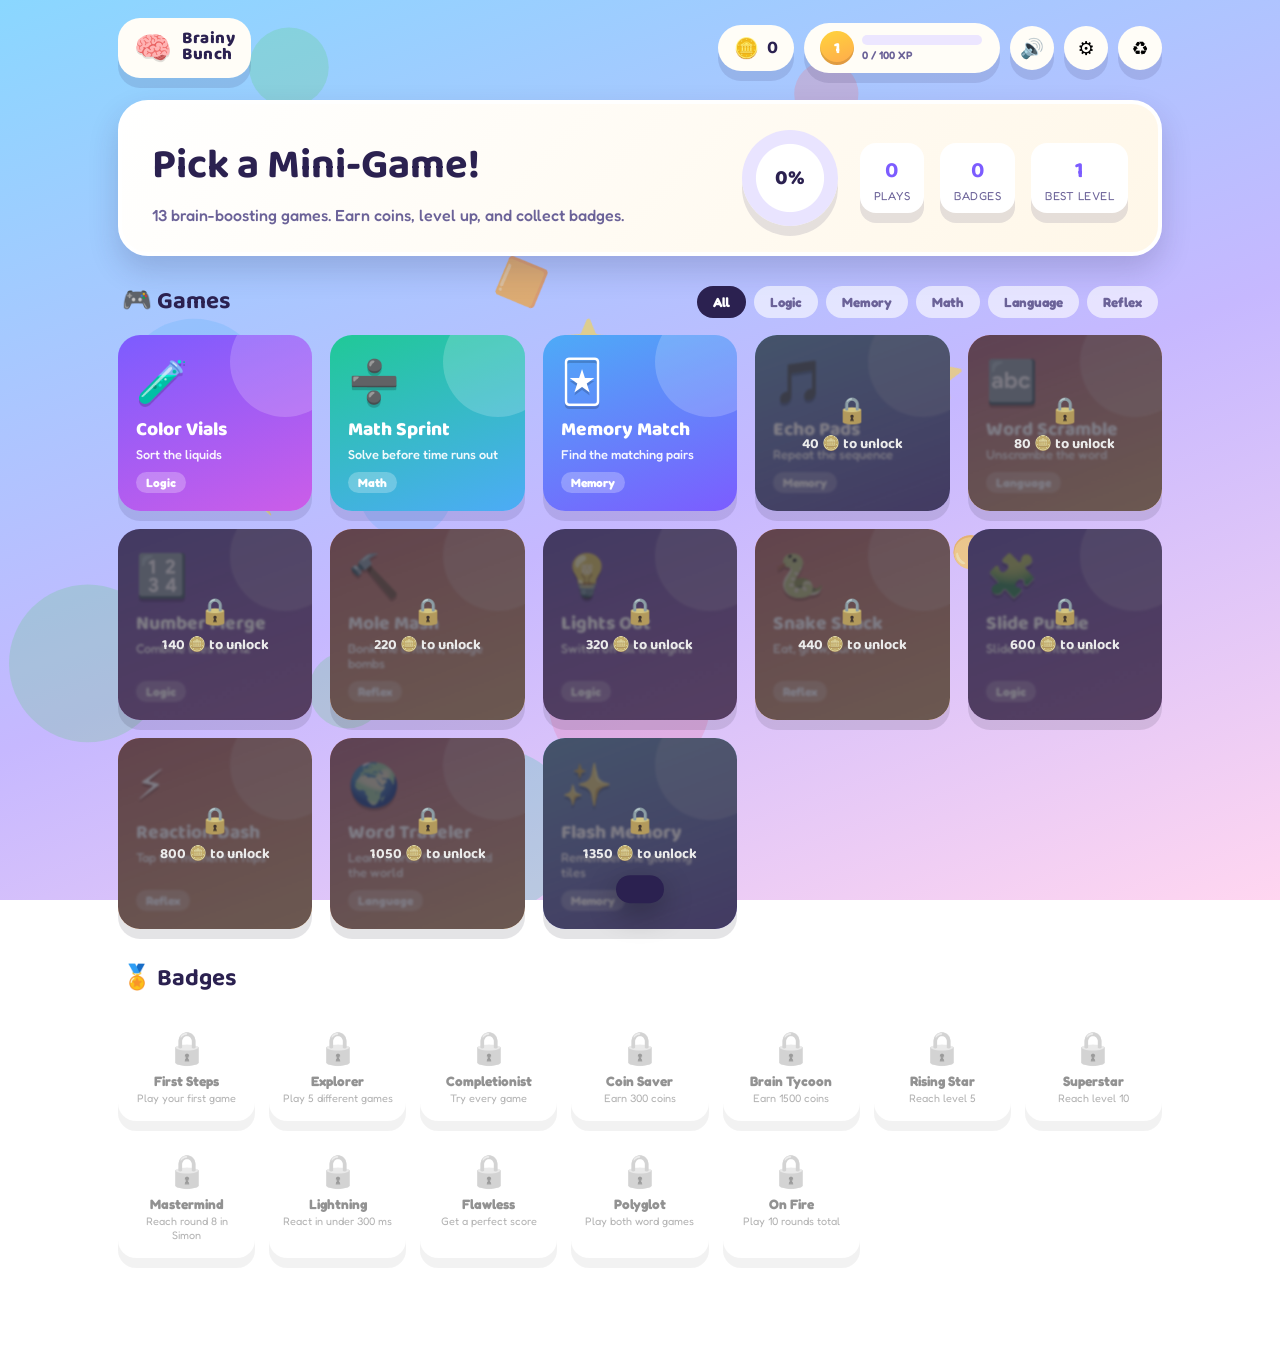
==== index.html @ 5dc76922 "Add Brainy Bunch mini-game arcade: 13 games, progression, VFX, music - 13 cartoony brain-training mi" ====
<!DOCTYPE html>
<html lang="en">
<head>
  <meta charset="UTF-8" />
  <meta name="viewport" content="width=device-width, initial-scale=1.0, maximum-scale=1.0, user-scalable=no" />
  <title>Brainy Bunch — Mini-Game Arcade</title>
  <link rel="preconnect" href="https://fonts.googleapis.com" />
  <link rel="preconnect" href="https://fonts.gstatic.com" crossorigin />
  <link href="https://fonts.googleapis.com/css2?family=Fredoka:wght@400;500;600;700&family=Baloo+2:wght@600;700;800&display=swap" rel="stylesheet" />
  <link rel="stylesheet" href="css/style.css" />
</head>
<body>
  <!-- Decorative animated background -->
  <canvas id="bg-canvas" aria-hidden="true"></canvas>

  <div class="app-shell">
    <!-- Top HUD -->
    <header class="topbar">
      <button class="logo" id="logo-btn" title="Home">
        <span class="logo-mark">🧠</span>
        <span class="logo-text">Brainy<br>Bunch</span>
      </button>

      <div class="hud">
        <div class="hud-chip" id="coins-chip" title="Coins">
          <span class="chip-icon">🪙</span>
          <span class="chip-value" id="coin-count">0</span>
        </div>
        <div class="hud-chip level-chip" id="level-chip" title="Level &amp; XP">
          <span class="chip-icon level-badge" id="level-badge">1</span>
          <div class="xp-wrap">
            <div class="xp-bar"><div class="xp-fill" id="xp-fill"></div></div>
            <span class="xp-text" id="xp-text">0 / 100 XP</span>
          </div>
        </div>
        <button class="icon-btn" id="sound-btn" title="Sound on/off">🔊</button>
        <button class="icon-btn" id="settings-btn" title="Settings">⚙️</button>
        <button class="icon-btn" id="reset-btn" title="Reset progress">♻️</button>
      </div>
    </header>

    <main id="main">
      <!-- HOME SCREEN -->
      <section class="screen" id="home-screen">
        <div class="hero">
          <div class="hero-text">
            <h1>Pick a Mini-Game!</h1>
            <p>13 brain-boosting games. Earn coins, level up, and collect badges.</p>
          </div>
          <div class="hero-progress">
            <div class="ring" id="completion-ring">
              <span id="completion-pct">0%</span>
            </div>
            <div class="hero-stats">
              <div><strong id="games-played-stat">0</strong><span>plays</span></div>
              <div><strong id="badges-stat">0</strong><span>badges</span></div>
              <div><strong id="best-streak-stat">0</strong><span>best level</span></div>
            </div>
          </div>
        </div>

        <div class="section-head">
          <h2>🎮 Games</h2>
          <div class="filter-tabs" id="filter-tabs">
            <button class="tab active" data-cat="all">All</button>
            <button class="tab" data-cat="logic">Logic</button>
            <button class="tab" data-cat="memory">Memory</button>
            <button class="tab" data-cat="math">Math</button>
            <button class="tab" data-cat="language">Language</button>
            <button class="tab" data-cat="reflex">Reflex</button>
          </div>
        </div>

        <div class="game-grid" id="game-grid"></div>

        <div class="section-head"><h2>🏅 Badges</h2></div>
        <div class="badge-grid" id="badge-grid"></div>
      </section>

      <!-- GAME SCREEN -->
      <section class="screen hidden" id="play-screen">
        <div class="play-top">
          <button class="back-btn" id="back-btn">‹ Menu</button>
          <div class="play-title">
            <span class="play-emoji" id="play-emoji">🎯</span>
            <div>
              <h2 id="play-name">Game</h2>
              <p id="play-desc">Description</p>
            </div>
          </div>
          <div class="play-hud" id="play-hud"></div>
        </div>
        <div class="stage" id="stage"></div>
      </section>
    </main>
  </div>

  <!-- Particle / confetti overlay -->
  <canvas id="fx-canvas" aria-hidden="true"></canvas>

  <!-- Toast -->
  <div class="toast" id="toast"></div>

  <!-- Result modal -->
  <div class="modal-backdrop hidden" id="modal-backdrop">
    <div class="modal" id="modal">
      <div class="modal-emoji" id="modal-emoji">🎉</div>
      <h2 id="modal-title">Nice!</h2>
      <p id="modal-msg">You did it.</p>
      <div class="modal-rewards" id="modal-rewards"></div>
      <div class="modal-actions">
        <button class="btn btn-ghost" id="modal-menu">Menu</button>
        <button class="btn btn-primary" id="modal-again">Play again</button>
      </div>
    </div>
  </div>

  <!-- Settings modal -->
  <div class="modal-backdrop hidden" id="settings-backdrop">
    <div class="modal settings-modal">
      <div class="modal-emoji">⚙️</div>
      <h2>Settings</h2>
      <div class="setting-row">
        <label for="music-slider">🎵 Music</label>
        <input type="range" class="vol" id="music-slider" min="0" max="100" value="35" />
        <span class="setting-val" id="music-val">35%</span>
      </div>
      <div class="setting-row">
        <label for="sfx-slider">🔔 Sounds</label>
        <input type="range" class="vol" id="sfx-slider" min="0" max="100" value="100" />
        <span class="setting-val" id="sfx-val">100%</span>
      </div>
      <p class="settings-note">The 🔊 button up top mutes everything at once.</p>
      <div class="modal-actions">
        <button class="btn btn-primary" id="settings-close">Done</button>
      </div>
    </div>
  </div>

  <!-- Scripts -->
  <script src="js/fx.js"></script>
  <script src="js/engine.js"></script>
  <script src="js/games/vials.js"></script>
  <script src="js/games/math.js"></script>
  <script src="js/games/memory.js"></script>
  <script src="js/games/simon.js"></script>
  <script src="js/games/scramble.js"></script>
  <script src="js/games/merge.js"></script>
  <script src="js/games/whack.js"></script>
  <script src="js/games/lightsout.js"></script>
  <script src="js/games/snake.js"></script>
  <script src="js/games/slider.js"></script>
  <script src="js/games/reaction.js"></script>
  <script src="js/games/translate.js"></script>
  <script src="js/games/pattern.js"></script>
  <script src="js/main.js"></script>
</body>
</html>
---- css/style.css ----
/* ===================================================================
   Brainy Bunch — cartoony mini-game arcade
   =================================================================== */

:root {
  --sky-1: #8ad7ff;
  --sky-2: #c6b8ff;
  --sky-3: #ffd6f0;

  --ink: #2b2150;
  --ink-soft: #6b6298;
  --paper: #fffdf7;
  --paper-2: #fff7e8;

  --p-red:    #ff6b6b;
  --p-orange: #ffa94d;
  --p-yellow: #ffd43b;
  --p-green:  #51cf66;
  --p-teal:   #20c997;
  --p-blue:   #4dabf7;
  --p-indigo: #7c5cff;
  --p-pink:   #f06595;
  --p-purple: #cc5de8;

  --good: #2fbf71;
  --bad: #ff5d6c;

  --shadow: 0 10px 0 rgba(43, 33, 80, 0.12);
  --shadow-soft: 0 14px 30px rgba(43, 33, 80, 0.18);
  --radius: 22px;
  --radius-lg: 30px;

  --font-display: 'Baloo 2', 'Fredoka', system-ui, sans-serif;
  --font-body: 'Fredoka', system-ui, 'Segoe UI', sans-serif;
}

* { box-sizing: border-box; }
html, body { height: 100%; }

body {
  margin: 0;
  font-family: var(--font-body);
  color: var(--ink);
  background: linear-gradient(160deg, var(--sky-1) 0%, var(--sky-2) 55%, var(--sky-3) 100%);
  background-attachment: fixed;
  overflow-x: hidden;
  -webkit-tap-highlight-color: transparent;
}

#bg-canvas {
  position: fixed; inset: 0;
  width: 100%; height: 100%;
  z-index: 0;
  pointer-events: none;
}

#fx-canvas {
  position: fixed; inset: 0;
  width: 100%; height: 100%;
  z-index: 90;
  pointer-events: none;
}

button { font-family: inherit; }

.hidden { display: none !important; }

/* ---------- App shell ---------- */
.app-shell {
  position: relative;
  z-index: 1;
  max-width: 1080px;
  margin: 0 auto;
  padding: 18px 18px 60px;
}

/* ---------- Top bar ---------- */
.topbar {
  display: flex;
  align-items: center;
  justify-content: space-between;
  gap: 14px;
  flex-wrap: wrap;
  margin-bottom: 22px;
}

.logo {
  display: flex;
  align-items: center;
  gap: 10px;
  border: none;
  background: var(--paper);
  border-radius: var(--radius);
  padding: 10px 16px 12px;
  cursor: pointer;
  box-shadow: var(--shadow);
  transition: transform .12s ease;
}
.logo:active { transform: translateY(3px); box-shadow: 0 6px 0 rgba(43,33,80,.12); }
.logo-mark { font-size: 1.9rem; filter: drop-shadow(0 2px 0 rgba(0,0,0,.12)); }
.logo-text {
  font-family: var(--font-display);
  font-weight: 800;
  font-size: 1.05rem;
  line-height: .95;
  text-align: left;
  color: var(--ink);
  letter-spacing: .5px;
}

.hud {
  display: flex;
  align-items: center;
  gap: 10px;
  flex-wrap: wrap;
}

.hud-chip {
  display: flex;
  align-items: center;
  gap: 8px;
  background: var(--paper);
  border-radius: 999px;
  padding: 8px 16px;
  box-shadow: var(--shadow);
  font-weight: 700;
}
.chip-icon { font-size: 1.25rem; }
.chip-value { font-family: var(--font-display); font-size: 1.15rem; }

.level-chip { padding-right: 18px; }
.level-badge {
  display: grid; place-items: center;
  width: 34px; height: 34px;
  background: linear-gradient(160deg, var(--p-yellow), var(--p-orange));
  color: #fff;
  border-radius: 50%;
  font-family: var(--font-display);
  font-weight: 800;
  font-size: 1rem;
  box-shadow: inset 0 -3px 0 rgba(0,0,0,.12);
}
.xp-wrap { display: flex; flex-direction: column; gap: 3px; min-width: 120px; }
.xp-bar {
  height: 10px;
  background: #ece6ff;
  border-radius: 999px;
  overflow: hidden;
}
.xp-fill {
  height: 100%; width: 0%;
  background: linear-gradient(90deg, var(--p-indigo), var(--p-pink));
  border-radius: 999px;
  transition: width .5s cubic-bezier(.2,.9,.3,1.2);
}
.xp-text { font-size: .68rem; color: var(--ink-soft); font-weight: 600; }

.icon-btn {
  width: 44px; height: 44px;
  border: none;
  background: var(--paper);
  border-radius: 50%;
  font-size: 1.2rem;
  cursor: pointer;
  box-shadow: var(--shadow);
  transition: transform .12s ease;
}
.icon-btn:active { transform: translateY(3px); box-shadow: 0 5px 0 rgba(43,33,80,.12); }
.icon-btn.muted { opacity: .55; }

/* ---------- Hero ---------- */
.hero {
  display: flex;
  align-items: center;
  justify-content: space-between;
  gap: 20px;
  flex-wrap: wrap;
  background: linear-gradient(135deg, #ffffff 0%, var(--paper-2) 100%);
  border-radius: var(--radius-lg);
  padding: 26px 30px;
  box-shadow: var(--shadow-soft);
  margin-bottom: 26px;
  border: 4px solid #fff;
}
.hero-text h1 {
  font-family: var(--font-display);
  font-size: clamp(1.7rem, 4vw, 2.6rem);
  margin: 0 0 6px;
  color: var(--ink);
}
.hero-text p { margin: 0; color: var(--ink-soft); font-weight: 500; }

.hero-progress { display: flex; align-items: center; gap: 22px; }
.ring {
  --pct: 0;
  width: 96px; height: 96px;
  border-radius: 50%;
  display: grid; place-items: center;
  background:
    radial-gradient(closest-side, #fff 70%, transparent 72% 100%),
    conic-gradient(var(--p-green) calc(var(--pct) * 1%), #e9e4ff 0);
  font-family: var(--font-display);
  font-weight: 800;
  font-size: 1.3rem;
  color: var(--ink);
  box-shadow: var(--shadow);
}
.hero-stats { display: flex; gap: 16px; }
.hero-stats > div {
  display: flex; flex-direction: column; align-items: center;
  background: #fff; border-radius: 16px; padding: 10px 14px;
  box-shadow: var(--shadow); min-width: 64px;
}
.hero-stats strong { font-family: var(--font-display); font-size: 1.4rem; color: var(--p-indigo); }
.hero-stats span { font-size: .72rem; color: var(--ink-soft); text-transform: uppercase; letter-spacing: .5px; }

/* ---------- Sections ---------- */
.section-head {
  display: flex; align-items: center; justify-content: space-between;
  flex-wrap: wrap; gap: 12px;
  margin: 8px 4px 14px;
}
.section-head h2 { font-family: var(--font-display); margin: 0; font-size: 1.5rem; }

.filter-tabs { display: flex; gap: 8px; flex-wrap: wrap; }
.tab {
  border: none;
  background: rgba(255,255,255,.6);
  color: var(--ink-soft);
  font-weight: 700;
  padding: 8px 16px;
  border-radius: 999px;
  cursor: pointer;
  transition: all .15s ease;
}
.tab:hover { background: #fff; }
.tab.active { background: var(--ink); color: #fff; }

/* ---------- Game grid ---------- */
.game-grid {
  display: grid;
  grid-template-columns: repeat(auto-fill, minmax(190px, 1fr));
  gap: 18px;
  margin-bottom: 30px;
}

.game-card {
  position: relative;
  border: none;
  text-align: left;
  border-radius: var(--radius);
  padding: 20px 18px 18px;
  cursor: pointer;
  color: #fff;
  overflow: hidden;
  box-shadow: var(--shadow);
  transition: transform .15s cubic-bezier(.2,.8,.3,1.4), box-shadow .15s ease;
  min-height: 150px;
  display: flex;
  flex-direction: column;
  justify-content: space-between;
}
.game-card::after {
  content: "";
  position: absolute; right: -28px; top: -28px;
  width: 110px; height: 110px;
  background: rgba(255,255,255,.18);
  border-radius: 50%;
}
.game-card:hover { transform: translateY(-6px) rotate(-1deg); box-shadow: 0 18px 0 rgba(43,33,80,.12); }
.game-card:active { transform: translateY(0); }

.gc-emoji { font-size: 2.6rem; filter: drop-shadow(0 3px 0 rgba(0,0,0,.18)); position: relative; z-index: 1; }
.gc-name { font-family: var(--font-display); font-weight: 800; font-size: 1.2rem; margin: 8px 0 2px; position: relative; z-index: 1; }
.gc-tag { font-size: .8rem; opacity: .92; font-weight: 500; position: relative; z-index: 1; }
.gc-meta {
  display: flex; align-items: center; gap: 6px;
  margin-top: 10px; position: relative; z-index: 1;
  font-size: .75rem; font-weight: 700;
}
.gc-cat {
  background: rgba(255,255,255,.25);
  padding: 3px 10px; border-radius: 999px;
}
.gc-best { margin-left: auto; background: rgba(0,0,0,.18); padding: 3px 10px; border-radius: 999px; }

.game-card.locked { cursor: not-allowed; filter: grayscale(.55) brightness(.92); }
.lock-overlay {
  position: absolute; inset: 0;
  background: rgba(40,30,70,.55);
  display: grid; place-items: center;
  z-index: 2;
  backdrop-filter: blur(1px);
}
.lock-overlay span { font-family: var(--font-display); font-weight: 700; font-size: .9rem; text-align: center; }
.lock-overlay .lock-icon { font-size: 1.6rem; display: block; }

/* ---------- Badge grid ---------- */
.badge-grid {
  display: grid;
  grid-template-columns: repeat(auto-fill, minmax(130px, 1fr));
  gap: 14px;
  margin-bottom: 30px;
}
.badge {
  background: #fff;
  border-radius: 18px;
  padding: 16px 12px;
  text-align: center;
  box-shadow: var(--shadow);
  transition: transform .15s ease;
}
.badge.locked { opacity: .5; filter: grayscale(1); }
.badge.earned { animation: pop .4s ease; }
.badge-icon { font-size: 2rem; }
.badge-name { font-weight: 700; font-size: .85rem; margin-top: 6px; }
.badge-desc { font-size: .68rem; color: var(--ink-soft); margin-top: 2px; }

/* ---------- Play screen ---------- */
.play-top {
  display: flex; align-items: center; gap: 16px; flex-wrap: wrap;
  background: #fff;
  border-radius: var(--radius);
  padding: 14px 18px;
  box-shadow: var(--shadow);
  margin-bottom: 18px;
}
.back-btn {
  border: none;
  background: var(--ink);
  color: #fff;
  font-weight: 700;
  font-size: 1rem;
  padding: 10px 18px;
  border-radius: 14px;
  cursor: pointer;
  box-shadow: 0 5px 0 rgba(43,33,80,.35);
  transition: transform .1s ease;
}
.back-btn:active { transform: translateY(4px); box-shadow: none; }
.play-title { display: flex; align-items: center; gap: 12px; flex: 1; min-width: 200px; }
.play-emoji { font-size: 2.2rem; }
.play-title h2 { font-family: var(--font-display); margin: 0; font-size: 1.4rem; }
.play-title p { margin: 0; color: var(--ink-soft); font-size: .85rem; }

.play-hud { display: flex; gap: 10px; flex-wrap: wrap; }
.stat-pill {
  background: var(--paper-2);
  border-radius: 14px;
  padding: 8px 14px;
  text-align: center;
  min-width: 70px;
  box-shadow: inset 0 -3px 0 rgba(43,33,80,.06);
}
.stat-pill .sp-label { font-size: .66rem; text-transform: uppercase; letter-spacing: .5px; color: var(--ink-soft); font-weight: 700; }
.stat-pill .sp-value { font-family: var(--font-display); font-size: 1.25rem; font-weight: 800; }
.stat-pill.flash { animation: flashPill .4s ease; }

.stage {
  background: linear-gradient(160deg, #ffffff, var(--paper-2));
  border-radius: var(--radius-lg);
  padding: 24px;
  min-height: 440px;
  box-shadow: var(--shadow-soft);
  border: 4px solid #fff;
  display: flex;
  flex-direction: column;
  align-items: center;
  justify-content: center;
  position: relative;
  overflow: hidden;
}
.stage.shake { animation: shake .4s ease; }

/* ---------- Generic UI bits used by games ---------- */
.btn {
  border: none;
  border-radius: 16px;
  padding: 12px 22px;
  font-family: var(--font-display);
  font-weight: 700;
  font-size: 1rem;
  cursor: pointer;
  transition: transform .1s ease, filter .1s ease;
}
.btn:active { transform: translateY(3px); }
.btn-primary {
  background: linear-gradient(160deg, var(--p-indigo), var(--p-purple));
  color: #fff;
  box-shadow: 0 6px 0 #5a3fd1;
}
.btn-primary:active { box-shadow: 0 3px 0 #5a3fd1; }
.btn-ghost {
  background: #efe9ff;
  color: var(--ink);
  box-shadow: 0 6px 0 #d8cffb;
}
.btn-ghost:active { box-shadow: 0 3px 0 #d8cffb; }
.btn-good { background: linear-gradient(160deg, var(--p-green), var(--p-teal)); color:#fff; box-shadow: 0 6px 0 #2faa57; }

.game-msg {
  font-family: var(--font-display);
  font-size: 1.3rem;
  text-align: center;
  color: var(--ink);
}
.game-sub { color: var(--ink-soft); text-align: center; margin-top: 4px; }

.choice-grid { display: grid; grid-template-columns: repeat(2, 1fr); gap: 14px; width: 100%; max-width: 460px; }
.choice {
  border: none;
  background: #fff;
  border-radius: 18px;
  padding: 18px;
  font-family: var(--font-display);
  font-size: 1.5rem;
  font-weight: 800;
  color: var(--ink);
  cursor: pointer;
  box-shadow: 0 6px 0 rgba(43,33,80,.12);
  transition: transform .08s ease;
}
.choice:hover { transform: translateY(-3px); }
.choice:active { transform: translateY(2px); box-shadow: 0 2px 0 rgba(43,33,80,.12); }
.choice.correct { background: var(--good); color: #fff; box-shadow: 0 6px 0 #259458; animation: pop .35s ease; }
.choice.wrong { background: var(--bad); color: #fff; box-shadow: 0 6px 0 #cc4654; animation: shake .35s ease; }

.countdown-big {
  font-family: var(--font-display);
  font-size: 6rem;
  font-weight: 800;
  color: var(--p-indigo);
  animation: pop .4s ease;
}

/* ---------- Toast ---------- */
.toast {
  position: fixed;
  left: 50%; bottom: 36px;
  transform: translate(-50%, 140%);
  background: var(--ink);
  color: #fff;
  padding: 14px 24px;
  border-radius: 999px;
  font-weight: 700;
  z-index: 120;
  box-shadow: 0 10px 30px rgba(0,0,0,.3);
  transition: transform .35s cubic-bezier(.2,.9,.3,1.4);
  max-width: 90vw;
  text-align: center;
}
.toast.show { transform: translate(-50%, 0); }

/* ---------- Modal ---------- */
.modal-backdrop {
  position: fixed; inset: 0;
  background: rgba(40,30,70,.5);
  backdrop-filter: blur(3px);
  display: grid; place-items: center;
  z-index: 110;
  animation: fade .25s ease;
}
.modal {
  background: linear-gradient(160deg, #fff, var(--paper-2));
  border-radius: var(--radius-lg);
  padding: 34px 32px 28px;
  width: min(420px, 90vw);
  text-align: center;
  box-shadow: var(--shadow-soft);
  border: 5px solid #fff;
  animation: popIn .45s cubic-bezier(.2,.9,.3,1.5);
}
.modal-emoji { font-size: 4rem; animation: bounce 1s ease infinite; }
.modal h2 { font-family: var(--font-display); font-size: 2rem; margin: 6px 0 4px; }
.modal p { color: var(--ink-soft); margin: 0 0 16px; font-weight: 500; }
.modal-rewards { display: flex; justify-content: center; gap: 12px; flex-wrap: wrap; margin-bottom: 20px; }
.reward-pill {
  background: #fff; border-radius: 14px; padding: 10px 16px;
  font-weight: 800; font-family: var(--font-display);
  box-shadow: var(--shadow); display: flex; align-items: center; gap: 6px;
}
.reward-pill.coins { color: var(--p-orange); }
.reward-pill.xp { color: var(--p-indigo); }
.modal-actions { display: flex; gap: 12px; justify-content: center; }

/* ---------- Settings ---------- */
.setting-row { display: flex; align-items: center; gap: 12px; margin: 18px 0; }
.setting-row label { font-weight: 700; min-width: 92px; text-align: left; }
.setting-val {
  min-width: 52px; text-align: right;
  font-family: var(--font-display); font-weight: 800; color: var(--p-indigo);
}
input[type="range"].vol {
  flex: 1;
  -webkit-appearance: none; appearance: none;
  height: 12px; border-radius: 999px;
  background: linear-gradient(90deg, var(--p-indigo) 50%, #e9e4ff 50%);
  outline: none; cursor: pointer;
}
input[type="range"].vol::-webkit-slider-thumb {
  -webkit-appearance: none; appearance: none;
  width: 26px; height: 26px; border-radius: 50%;
  background: #fff; border: 4px solid var(--p-indigo);
  box-shadow: 0 3px 0 rgba(43,33,80,.25);
}
input[type="range"].vol::-moz-range-thumb {
  width: 20px; height: 20px; border-radius: 50%;
  background: #fff; border: 4px solid var(--p-indigo);
  box-shadow: 0 3px 0 rgba(43,33,80,.25);
}
.settings-note { font-size: .8rem; color: var(--ink-soft); margin: 10px 0 16px; }

/* ---------- Animations ---------- */
@keyframes pop { 0%{transform:scale(.7)} 60%{transform:scale(1.15)} 100%{transform:scale(1)} }
@keyframes popIn { 0%{transform:scale(.5);opacity:0} 100%{transform:scale(1);opacity:1} }
@keyframes bounce { 0%,100%{transform:translateY(0)} 50%{transform:translateY(-10px)} }
@keyframes fade { from{opacity:0} to{opacity:1} }
@keyframes shake { 0%,100%{transform:translateX(0)} 20%{transform:translateX(-10px)} 40%{transform:translateX(9px)} 60%{transform:translateX(-7px)} 80%{transform:translateX(5px)} }
@keyframes flashPill { 0%{background:var(--p-yellow)} 100%{background:var(--paper-2)} }
@keyframes floatUp { from{transform:translateY(0);opacity:1} to{transform:translateY(-60px);opacity:0} }

.float-pts {
  position: fixed;
  font-family: var(--font-display);
  font-weight: 800;
  font-size: 1.4rem;
  color: var(--p-orange);
  text-shadow: 0 2px 0 #fff;
  pointer-events: none;
  z-index: 95;
  animation: floatUp .9s ease forwards;
}

/* tap ripple */
.fx-ripple {
  position: fixed;
  width: 14px; height: 14px;
  margin: -7px 0 0 -7px;
  border: 3px solid rgba(124, 92, 255, 0.7);
  border-radius: 50%;
  pointer-events: none;
  z-index: 94;
  animation: rippleOut .6s ease-out forwards;
}
@keyframes rippleOut {
  from { transform: scale(0.3); opacity: .9; }
  to   { transform: scale(7); opacity: 0; }
}

/* full-screen flash */
.fx-flash {
  position: fixed; inset: 0;
  pointer-events: none;
  z-index: 100;
  opacity: 1;
  transition: opacity .4s ease;
}

/* celebratory glow pulse (added to .stage on win) */
.stage.celebrate { animation: celebrateGlow 1.1s ease; }
@keyframes celebrateGlow {
  0%   { box-shadow: var(--shadow-soft); }
  35%  { box-shadow: 0 0 0 6px rgba(255,212,59,.45), 0 0 60px 10px rgba(124,92,255,.45); }
  100% { box-shadow: var(--shadow-soft); }
}

/* ---------- Responsive ---------- */
@media (max-width: 640px) {
  .hero { flex-direction: column; align-items: flex-start; }
  .hero-progress { width: 100%; justify-content: space-between; }
  .play-hud { width: 100%; justify-content: flex-start; }
  .choice-grid { max-width: 100%; }
  .topbar { gap: 8px; }
  .xp-wrap { min-width: 90px; }
}

/* ===================================================================
   Game-specific styles
   =================================================================== */
.center-col { display: flex; flex-direction: column; align-items: center; gap: 18px; width: 100%; }
.row { display: flex; gap: 12px; flex-wrap: wrap; justify-content: center; }
.shake-x { animation: shake .4s ease; }
.flash { animation: pop .3s ease; }

/* ---- Math / Translate big prompt ---- */
.math-question, .travel-word {
  font-family: var(--font-display);
  font-weight: 800;
  color: var(--ink);
  background: #fff;
  border-radius: 20px;
  box-shadow: var(--shadow);
  text-align: center;
}
.math-question { font-size: clamp(2rem, 7vw, 3rem); padding: 16px 40px; }
.travel-word { font-size: clamp(2rem, 8vw, 3rem); padding: 16px 36px; letter-spacing: 1px; }

/* ---- Color Vials ---- */
.vial-board { display: flex; gap: 16px; flex-wrap: wrap; justify-content: center; padding: 10px 0; }
.vial {
  width: 56px; padding: 6px;
  display: flex; flex-direction: column; gap: 4px;
  background: rgba(255,255,255,.55);
  border: 3px solid #fff;
  border-radius: 8px 8px 22px 22px;
  box-shadow: var(--shadow);
  cursor: pointer;
  transition: transform .14s cubic-bezier(.2,.8,.3,1.4);
}
.vial.sel { transform: translateY(-14px); box-shadow: 0 0 0 4px var(--p-indigo), var(--shadow); }
.vial-seg { height: 38px; border-radius: 5px; background: transparent; transition: background .25s; }
.vial-seg:last-child { border-radius: 5px 5px 16px 16px; }

/* ---- Memory Match ---- */
.mem-grid { display: grid; grid-template-columns: repeat(4, 1fr); gap: 12px; }
.mem-card { width: 76px; height: 76px; background: transparent; border: none; padding: 0; perspective: 600px; cursor: pointer; }
.mem-inner { position: relative; width: 100%; height: 100%; transition: transform .4s; transform-style: preserve-3d; }
.mem-card.flipped .mem-inner, .mem-card.matched .mem-inner { transform: rotateY(180deg); }
.mem-front, .mem-back {
  position: absolute; inset: 0; backface-visibility: hidden;
  border-radius: 16px; display: grid; place-items: center;
  font-size: 2.2rem; box-shadow: var(--shadow);
}
.mem-front { background: linear-gradient(160deg, #7c5cff, #cc5de8); color: #fff; }
.mem-back { background: #fff; transform: rotateY(180deg); }
.mem-card.matched .mem-back { background: #d3f9d8; box-shadow: 0 0 18px rgba(81,207,102,.6); }

/* ---- Echo Pads (Simon) ---- */
.simon-board { display: grid; grid-template-columns: repeat(2, 1fr); gap: 14px; width: 300px; max-width: 80vw; }
.simon-pad {
  aspect-ratio: 1; border: none; border-radius: 22px; cursor: pointer;
  opacity: .5; box-shadow: var(--shadow); transition: opacity .1s, transform .1s, box-shadow .1s;
}
.simon-pad:not(:disabled):hover { opacity: .75; }
.simon-pad.lit { opacity: 1; transform: scale(1.05); box-shadow: 0 0 34px rgba(255,255,255,.95), var(--shadow); }

/* ---- Word Scramble ---- */
.scramble-hint {
  font-size: 1.15rem; font-weight: 700; color: var(--ink);
  background: #fff; padding: 12px 18px; border-radius: 14px;
  box-shadow: var(--shadow); text-align: center; max-width: 460px;
}
.scramble-answer { display: flex; gap: 8px; flex-wrap: wrap; justify-content: center; min-height: 54px; }
.slot-cell {
  width: 44px; height: 54px; border-radius: 10px;
  border: 3px dashed #cbb9ff; background: #faf7ff;
  display: grid; place-items: center;
  font-family: var(--font-display); font-size: 1.6rem; font-weight: 800; color: var(--ink);
}
.slot-cell.filled { border-style: solid; border-color: var(--p-indigo); background: #fff; cursor: pointer; }
.slot-cell.correct-cell { background: var(--good); color: #fff; border-color: var(--good); }
.scramble-pool { display: flex; gap: 8px; flex-wrap: wrap; justify-content: center; max-width: 440px; }
.letter-tile {
  width: 44px; height: 54px; border: none; border-radius: 10px;
  background: linear-gradient(160deg, #ffd43b, #ffa94d); color: #5a3a10;
  font-family: var(--font-display); font-size: 1.5rem; font-weight: 800;
  cursor: pointer; box-shadow: 0 5px 0 #e69138; transition: transform .1s;
}
.letter-tile:active { transform: translateY(3px); box-shadow: 0 2px 0 #e69138; }
.letter-tile.used { opacity: .25; box-shadow: none; }

/* ---- Number Merge / Slide shared board ---- */
.merge-board, .slide-board {
  display: grid; grid-template-columns: repeat(4, 64px); grid-auto-rows: 64px;
  gap: 8px; background: #cdbce0; padding: 8px; border-radius: 16px; box-shadow: var(--shadow);
}
.merge-cell {
  border-radius: 11px; display: grid; place-items: center;
  font-family: var(--font-display); font-weight: 800; background: #e7dcf2;
}
.merge-cell.empty { background: #ddd0ee; }
.pop-tile { animation: pop .18s ease; }

.arrow-pad { display: flex; flex-direction: column; align-items: center; gap: 6px; }
.arrow-pad button {
  width: 54px; height: 46px; border: none; border-radius: 12px;
  background: var(--ink); color: #fff; font-size: 1.05rem; cursor: pointer;
  box-shadow: 0 4px 0 rgba(43,33,80,.4);
}
.arrow-pad button:active { transform: translateY(3px); box-shadow: none; }
.arrow-mid { display: flex; gap: 6px; }

.slide-tile {
  border: none; border-radius: 12px;
  font-family: var(--font-display); font-size: 1.5rem; font-weight: 800; color: #fff;
  cursor: pointer; box-shadow: inset 0 -4px 0 rgba(0,0,0,.18); transition: transform .08s;
}
.slide-tile:active { transform: scale(.95); }
.slide-tile.blank { background: transparent; box-shadow: none; cursor: default; }

/* ---- Whack-a-Mole ---- */
.whack-grid { display: grid; grid-template-columns: repeat(3, 1fr); gap: 16px; }
.hole {
  position: relative; width: 96px; height: 100px; max-width: 24vw;
  border: none; background: transparent; cursor: pointer; overflow: hidden; padding: 0;
}
.hole .mound {
  position: absolute; left: 50%; bottom: 0; transform: translateX(-50%);
  width: 100%; height: 44px;
  background: radial-gradient(ellipse at top, #c98a52, #8a5a30);
  border-radius: 50% 50% 30% 30% / 80% 80% 20% 20%;
  box-shadow: inset 0 -6px 0 rgba(0,0,0,.18); z-index: 2;
}
.hole .critter {
  position: absolute; left: 50%; bottom: 18px; transform: translate(-50%, 130%);
  font-size: 2.6rem; transition: transform .13s ease; z-index: 1;
}
.hole.up .critter { transform: translate(-50%, 0); }

/* ---- Lights Out ---- */
.lights-grid { display: grid; grid-template-columns: repeat(5, 1fr); gap: 8px; }
.light {
  width: 58px; height: 58px; max-width: 15vw; border: none; border-radius: 12px;
  background: #3a3358; cursor: pointer;
  box-shadow: inset 0 -4px 0 rgba(0,0,0,.25); transition: all .15s;
}
.light.on { background: radial-gradient(circle at 30% 30%, #fff6b0, #ffd43b);
  box-shadow: 0 0 18px #ffd43b, inset 0 -4px 0 rgba(180,140,0,.3); }

/* ---- Snake ---- */
.snake-canvas { border-radius: 16px; box-shadow: var(--shadow); background: #dff5df; touch-action: none; max-width: 100%; }

/* ---- Reaction ---- */
.react-pad {
  width: 100%; max-width: 460px; height: 290px; border: none; border-radius: 24px;
  cursor: pointer; display: flex; flex-direction: column; align-items: center; justify-content: center;
  gap: 8px; color: #fff; box-shadow: var(--shadow); transition: background .12s, transform .08s;
}
.react-pad:active { transform: scale(.99); }
.react-big { font-family: var(--font-display); font-size: clamp(1.8rem, 6vw, 2.6rem); font-weight: 800; }
.react-sub { font-size: 1rem; opacity: .92; }
.react-pad.idle, .react-pad.done, .react-pad.between { background: linear-gradient(160deg, #4dabf7, #7c5cff); }
.react-pad.waiting { background: linear-gradient(160deg, #ff8787, #ff6b6b); }
.react-pad.ready { background: linear-gradient(160deg, #51cf66, #20c997); }
.react-pad.early { background: linear-gradient(160deg, #ffa94d, #ff6b6b); }

/* ---- Pattern Memory ---- */
.pat-grid { display: grid; grid-template-columns: repeat(4, 1fr); gap: 10px; }
.pat-cell {
  width: 64px; height: 64px; max-width: 16vw; border: none; border-radius: 14px;
  background: #e3dcf5; cursor: pointer; box-shadow: inset 0 -4px 0 rgba(0,0,0,.1); transition: all .15s;
}
.pat-cell.lit { background: radial-gradient(circle at 30% 30%, #b9a4ff, #7c5cff); box-shadow: 0 0 22px #7c5cff; }
.pat-cell.good { background: radial-gradient(circle at 30% 30%, #8ce99a, #51cf66); box-shadow: 0 0 18px #51cf66; }
.pat-cell.bad { background: radial-gradient(circle at 30% 30%, #ff9a9a, #ff6b6b); box-shadow: 0 0 18px #ff6b6b; }

/* ---- Translate ---- */
.travel-choice { font-size: 1.15rem; }
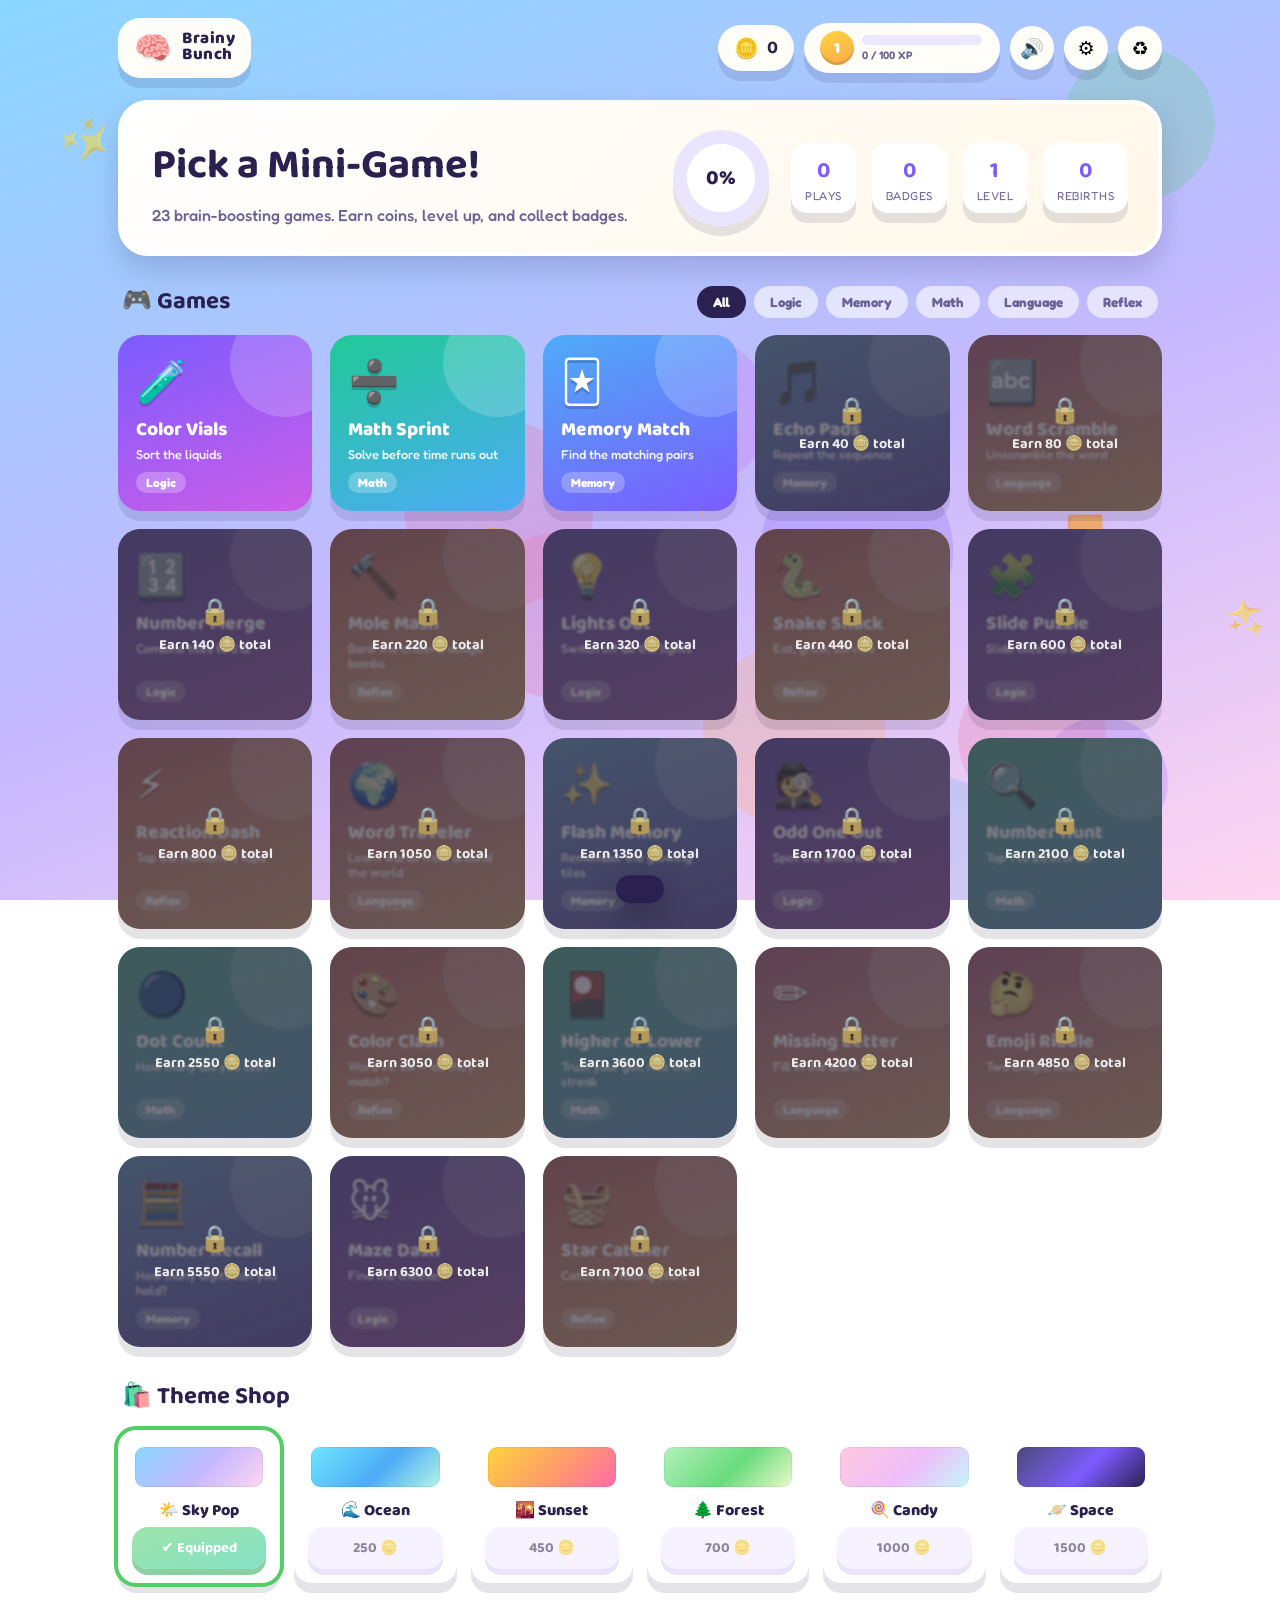
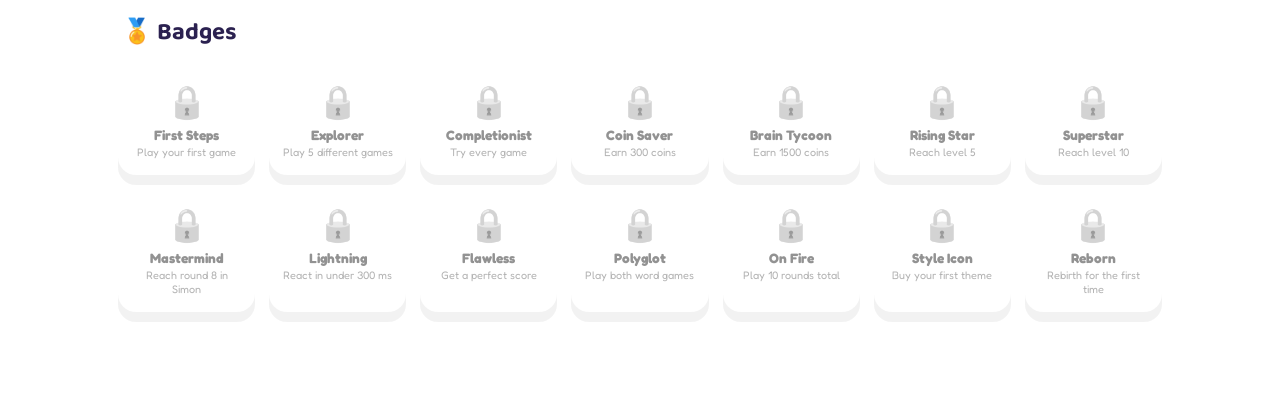
==== commit 02310892: "Add 10 new games (23 total), Theme Shop, Rebirth mode, bug fixes New games: Odd One Out, Number Hunt" ====
--- a/index.html
+++ b/index.html
@@ -45,7 +45,8 @@
         <div class="hero">
           <div class="hero-text">
             <h1>Pick a Mini-Game!</h1>
-            <p>13 brain-boosting games. Earn coins, level up, and collect badges.</p>
+            <p id="hero-sub">Brain-boosting games. Earn coins, level up, and collect badges.</p>
+            <button class="rebirth-btn hidden" id="rebirth-btn">🌀 Rebirth — reset &amp; boost all rewards</button>
           </div>
           <div class="hero-progress">
             <div class="ring" id="completion-ring">
@@ -54,7 +55,8 @@
             <div class="hero-stats">
               <div><strong id="games-played-stat">0</strong><span>plays</span></div>
               <div><strong id="badges-stat">0</strong><span>badges</span></div>
-              <div><strong id="best-streak-stat">0</strong><span>best level</span></div>
+              <div><strong id="best-streak-stat">0</strong><span>level</span></div>
+              <div><strong id="rebirth-stat">0</strong><span>rebirths</span></div>
             </div>
           </div>
         </div>
@@ -72,6 +74,9 @@
         </div>
 
         <div class="game-grid" id="game-grid"></div>
+
+        <div class="section-head"><h2>🛍️ Theme Shop</h2></div>
+        <div class="shop-grid" id="shop-grid"></div>
 
         <div class="section-head"><h2>🏅 Badges</h2></div>
         <div class="badge-grid" id="badge-grid"></div>
@@ -153,6 +158,16 @@
   <script src="js/games/reaction.js"></script>
   <script src="js/games/translate.js"></script>
   <script src="js/games/pattern.js"></script>
+  <script src="js/games/oddone.js"></script>
+  <script src="js/games/numberhunt.js"></script>
+  <script src="js/games/dots.js"></script>
+  <script src="js/games/stroop.js"></script>
+  <script src="js/games/higherlower.js"></script>
+  <script src="js/games/missing.js"></script>
+  <script src="js/games/emojiriddle.js"></script>
+  <script src="js/games/digits.js"></script>
+  <script src="js/games/maze.js"></script>
+  <script src="js/games/catch.js"></script>
   <script src="js/main.js"></script>
 </body>
 </html>
--- a/css/style.css
+++ b/css/style.css
@@ -747,3 +747,129 @@
 /* ---- Translate ---- */
 .travel-choice { font-size: 1.15rem; }
 
+/* ---- Odd One Out ---- */
+.odd-grid { display: grid; gap: 8px; }
+.odd-cell {
+  font-size: 1.8rem; width: 50px; height: 50px; max-width: 13vw;
+  background: #fff; border: none; border-radius: 12px; cursor: pointer;
+  box-shadow: 0 4px 0 rgba(43,33,80,.1); transition: transform .08s;
+  display: grid; place-items: center;
+}
+.odd-cell:active { transform: scale(.92); }
+.odd-cell.found { background: #d3f9d8; }
+
+/* ---- Number Hunt ---- */
+.hunt-grid { display: grid; grid-template-columns: repeat(5, 1fr); gap: 8px; }
+.hunt-cell {
+  width: 56px; height: 56px; max-width: 16vw; border: none; border-radius: 12px;
+  background: #fff; font-family: var(--font-display); font-size: 1.25rem; font-weight: 800;
+  color: var(--ink); cursor: pointer; box-shadow: 0 4px 0 rgba(43,33,80,.12);
+}
+.hunt-cell:active { transform: translateY(2px); }
+.hunt-cell.found { background: var(--p-green); color: #fff; box-shadow: none; }
+
+/* ---- Dot Count ---- */
+.dot-box {
+  position: relative; width: min(340px, 84vw); height: 210px;
+  background: #fff; border-radius: 16px; box-shadow: var(--shadow);
+}
+.dot { position: absolute; border-radius: 50%; box-shadow: inset 0 -3px 0 rgba(0,0,0,.15); }
+
+/* ---- Color Clash (Stroop) ---- */
+.stroop-word {
+  font-family: var(--font-display); font-size: clamp(2.4rem, 9vw, 3.4rem); font-weight: 800;
+  background: #fff; padding: 18px 48px; border-radius: 20px;
+  box-shadow: var(--shadow); letter-spacing: 3px;
+}
+.stroop-row { display: flex; gap: 14px; flex-wrap: wrap; justify-content: center; }
+.stroop-btn { font-size: 1.25rem; min-width: 130px; }
+
+/* ---- Higher or Lower ---- */
+.hl-card {
+  width: 150px; height: 190px;
+  background: linear-gradient(160deg, #fff, #f2ecff);
+  border-radius: 20px; border: 4px solid #fff;
+  display: grid; place-items: center;
+  font-family: var(--font-display); font-size: 3.4rem; font-weight: 800; color: var(--ink);
+  box-shadow: var(--shadow);
+}
+.hl-card.flip { animation: pop .3s ease; }
+
+/* ---- Missing Letter ---- */
+.ml-hint { font-size: 3.2rem; filter: drop-shadow(0 3px 0 rgba(0,0,0,.12)); }
+.ml-word { display: flex; gap: 6px; flex-wrap: wrap; justify-content: center; }
+.ml-cell {
+  width: 40px; height: 50px; background: #fff; border-radius: 10px;
+  display: grid; place-items: center;
+  font-family: var(--font-display); font-size: 1.4rem; font-weight: 800; color: var(--ink);
+  box-shadow: 0 4px 0 rgba(43,33,80,.1);
+}
+.ml-cell.gap { background: #fff6d6; border: 3px dashed var(--p-orange); color: var(--p-orange); }
+
+/* ---- Emoji Riddle ---- */
+.riddle-emojis {
+  font-size: clamp(2.4rem, 9vw, 3.2rem);
+  background: #fff; padding: 14px 34px; border-radius: 20px; box-shadow: var(--shadow);
+}
+
+/* ---- Number Recall ---- */
+.digit-display {
+  min-width: 230px; min-height: 66px; text-align: center;
+  font-family: var(--font-display); font-size: 2.4rem; font-weight: 800; letter-spacing: 7px;
+  background: #fff; padding: 12px 22px; border-radius: 16px; box-shadow: var(--shadow);
+  color: var(--ink);
+}
+.keypad { display: grid; grid-template-columns: repeat(3, 1fr); gap: 8px; }
+.key {
+  width: 66px; height: 50px; max-width: 20vw; border: none; border-radius: 12px;
+  background: #fff; font-family: var(--font-display); font-size: 1.25rem; font-weight: 800;
+  color: var(--ink); cursor: pointer; box-shadow: 0 4px 0 rgba(43,33,80,.12);
+}
+.key:active { transform: translateY(3px); box-shadow: none; }
+
+/* ---- Maze / Catch canvases ---- */
+.maze-canvas, .catch-canvas {
+  border-radius: 16px; box-shadow: var(--shadow);
+  background: #fff; touch-action: none; max-width: 100%;
+}
+
+/* ---- Theme Shop ---- */
+.shop-grid {
+  display: grid; grid-template-columns: repeat(auto-fill, minmax(150px, 1fr));
+  gap: 14px; margin-bottom: 30px;
+}
+.shop-card {
+  background: #fff; border-radius: 18px; padding: 14px; text-align: center;
+  box-shadow: var(--shadow); transition: transform .15s ease;
+}
+.shop-card:hover { transform: translateY(-3px); }
+.shop-card.equipped { outline: 4px solid var(--p-green); }
+.swatch {
+  height: 46px; border-radius: 12px; margin-bottom: 8px;
+  border: 3px solid #fff; box-shadow: inset 0 0 0 1px rgba(0,0,0,.06);
+}
+.shop-name { font-weight: 800; font-family: var(--font-display); margin-bottom: 4px; }
+.shop-buy { width: 100%; padding: 9px 10px; font-size: .9rem; }
+.shop-buy:disabled { opacity: .55; cursor: not-allowed; }
+
+/* ---- Rebirth ---- */
+.rebirth-btn {
+  margin-top: 12px; border: none; border-radius: 14px; padding: 11px 20px;
+  font-family: var(--font-display); font-weight: 800; font-size: .95rem;
+  background: linear-gradient(160deg, #cc5de8, #7c5cff); color: #fff;
+  cursor: pointer; box-shadow: 0 5px 0 #5a3fd1;
+  animation: rebirthGlow 2s ease infinite;
+}
+.rebirth-btn:active { transform: translateY(4px); box-shadow: none; }
+@keyframes rebirthGlow {
+  0%, 100% { filter: drop-shadow(0 0 0 rgba(204,93,232,0)); }
+  50% { filter: drop-shadow(0 0 12px rgba(204,93,232,.8)); }
+}
+
+/* ---- Themes (background skins) ---- */
+body[data-theme="ocean"]  { background-image: linear-gradient(160deg, #6ee7ff 0%, #4dabf7 55%, #b3f5e6 100%); }
+body[data-theme="sunset"] { background-image: linear-gradient(160deg, #ffd43b 0%, #ff9a6b 55%, #ff6baa 100%); }
+body[data-theme="forest"] { background-image: linear-gradient(160deg, #b2f2bb 0%, #69db7c 55%, #e9fac8 100%); }
+body[data-theme="candy"]  { background-image: linear-gradient(160deg, #ffc9de 0%, #eebefa 55%, #c5f6fa 100%); }
+body[data-theme="space"]  { background-image: linear-gradient(160deg, #4c4a78 0%, #7c5cff 55%, #2b2150 100%); }
+
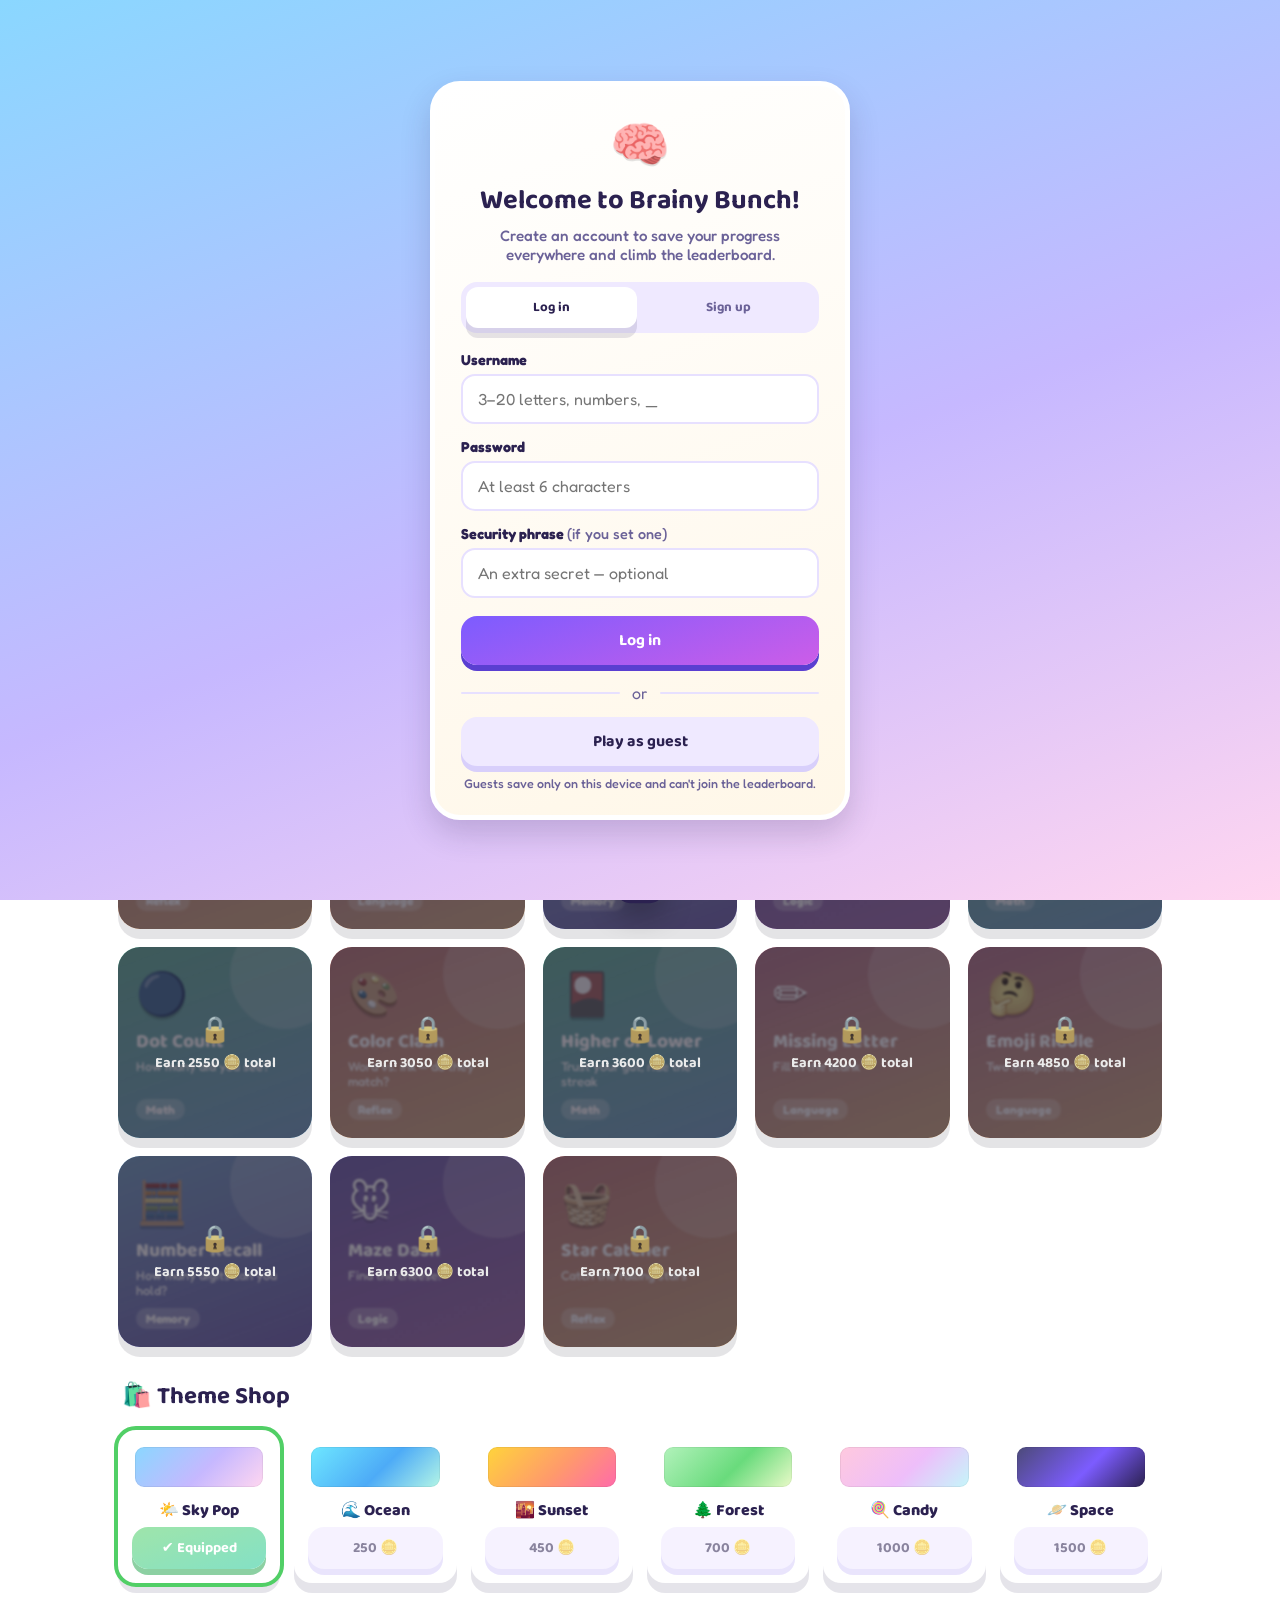
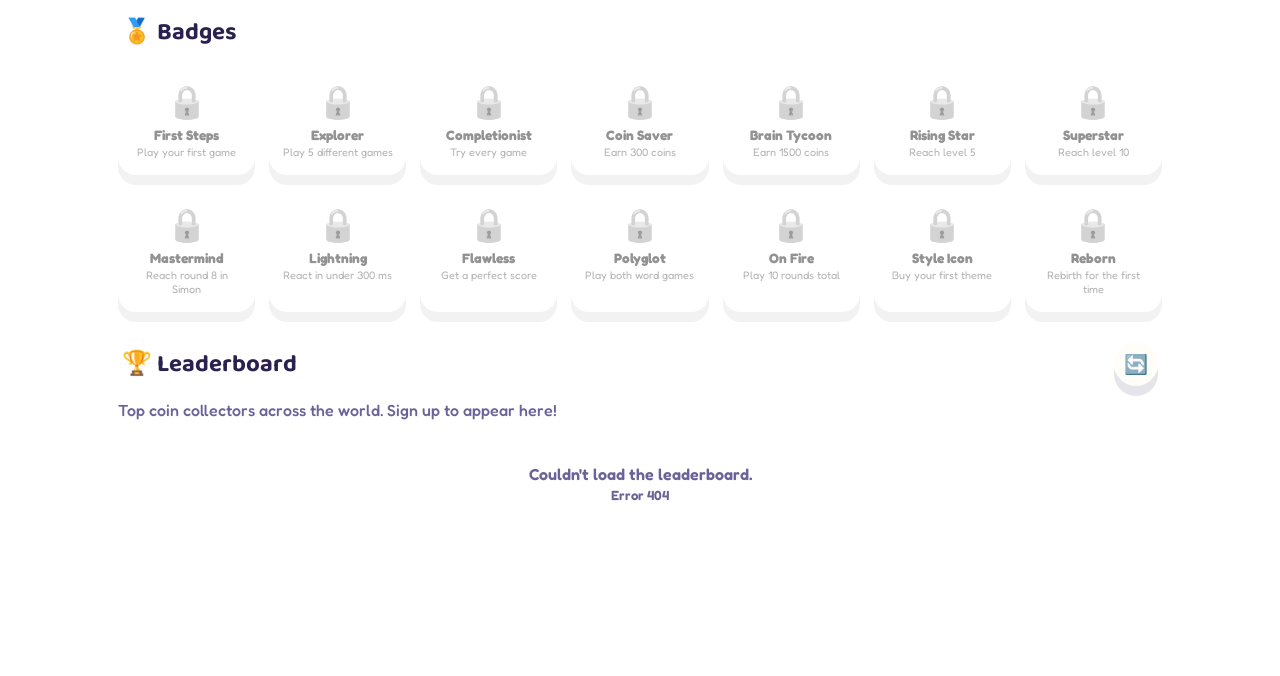
==== commit a1e4af6c: "feat: add cloud account functionality with sync and leaderboard - Implemented cloud account manageme" ====
--- a/index.html
+++ b/index.html
@@ -2,19 +2,29 @@
 <html lang="en">
 <head>
   <meta charset="UTF-8" />
-  <meta name="viewport" content="width=device-width, initial-scale=1.0, maximum-scale=1.0, user-scalable=no" />
+  <meta name="viewport" content="width=device-width, initial-scale=1.0, maximum-scale=1.0, user-scalable=no, viewport-fit=cover" />
+  <meta name="theme-color" content="#8ad7ff" />
   <title>Brainy Bunch — Mini-Game Arcade</title>
+  <link rel="manifest" href="manifest.json" />
+  <link rel="icon" href="icons/icon-192.png" />
+  <link rel="apple-touch-icon" href="icons/icon-192.png" />
   <link rel="preconnect" href="https://fonts.googleapis.com" />
   <link rel="preconnect" href="https://fonts.gstatic.com" crossorigin />
   <link href="https://fonts.googleapis.com/css2?family=Fredoka:wght@400;500;600;700&family=Baloo+2:wght@600;700;800&display=swap" rel="stylesheet" />
   <link rel="stylesheet" href="css/style.css" />
+
+  <!-- ▼▼ Google AdSense — replace ca-pub-XXXXXXXXXXXXXXXX with your Publisher ID ▼▼
+       (Get it at https://adsense.google.com after your site is approved.) -->
+  <script async src="https://pagead2.googlesyndication.com/pagead/js/adsbygoogle.js?client=ca-pub-XXXXXXXXXXXXXXXX"
+          crossorigin="anonymous"></script>
+  <!-- ▲▲ AdSense ▲▲ -->
 </head>
 <body>
   <!-- Decorative animated background -->
   <canvas id="bg-canvas" aria-hidden="true"></canvas>
 
   <div class="app-shell">
-    <!-- Top HUD -->
+    <!-- Top HUD (compact + sticky on mobile) -->
     <header class="topbar">
       <button class="logo" id="logo-btn" title="Home">
         <span class="logo-mark">🧠</span>
@@ -35,57 +45,91 @@
         </div>
         <button class="icon-btn" id="sound-btn" title="Sound on/off">🔊</button>
         <button class="icon-btn" id="settings-btn" title="Settings">⚙️</button>
-        <button class="icon-btn" id="reset-btn" title="Reset progress">♻️</button>
+        <button class="icon-btn topbar-reset" id="reset-btn" title="Reset progress">♻️</button>
       </div>
     </header>
 
     <main id="main">
       <!-- HOME SCREEN -->
-      <section class="screen" id="home-screen">
-        <div class="hero">
-          <div class="hero-text">
-            <h1>Pick a Mini-Game!</h1>
-            <p id="hero-sub">Brain-boosting games. Earn coins, level up, and collect badges.</p>
-            <button class="rebirth-btn hidden" id="rebirth-btn">🌀 Rebirth — reset &amp; boost all rewards</button>
-          </div>
-          <div class="hero-progress">
-            <div class="ring" id="completion-ring">
-              <span id="completion-pct">0%</span>
+      <section class="screen" id="home-screen" data-tab="games">
+        <!-- ===== GAMES TAB ===== -->
+        <div class="tab-panel" id="tab-games">
+          <div class="hero" id="hero">
+            <button class="hero-toggle" id="hero-toggle" aria-expanded="false">
+              <div class="ring" id="completion-ring"><span id="completion-pct">0%</span></div>
+              <div class="hero-headline">
+                <h1>Pick a Mini-Game!</h1>
+                <p id="hero-sub">Brain-boosting games. Earn coins, level up, and collect badges.</p>
+              </div>
+              <span class="hero-chevron" aria-hidden="true">▼</span>
+            </button>
+            <div class="hero-body" id="hero-body">
+              <div class="hero-stats">
+                <div><strong id="games-played-stat">0</strong><span>plays</span></div>
+                <div><strong id="badges-stat">0</strong><span>badges</span></div>
+                <div><strong id="best-streak-stat">0</strong><span>level</span></div>
+                <div><strong id="rebirth-stat">0</strong><span>rebirths</span></div>
+              </div>
+              <button class="rebirth-btn hidden" id="rebirth-btn">🌀 Rebirth — reset &amp; boost all rewards</button>
             </div>
-            <div class="hero-stats">
-              <div><strong id="games-played-stat">0</strong><span>plays</span></div>
-              <div><strong id="badges-stat">0</strong><span>badges</span></div>
-              <div><strong id="best-streak-stat">0</strong><span>level</span></div>
-              <div><strong id="rebirth-stat">0</strong><span>rebirths</span></div>
+          </div>
+
+          <div class="section-head">
+            <h2>🎮 Games</h2>
+            <div class="filter-tabs" id="filter-tabs">
+              <button class="tab active" data-cat="all">All</button>
+              <button class="tab" data-cat="logic">Logic</button>
+              <button class="tab" data-cat="memory">Memory</button>
+              <button class="tab" data-cat="math">Math</button>
+              <button class="tab" data-cat="language">Language</button>
+              <button class="tab" data-cat="reflex">Reflex</button>
             </div>
           </div>
-        </div>
-
-        <div class="section-head">
-          <h2>🎮 Games</h2>
-          <div class="filter-tabs" id="filter-tabs">
-            <button class="tab active" data-cat="all">All</button>
-            <button class="tab" data-cat="logic">Logic</button>
-            <button class="tab" data-cat="memory">Memory</button>
-            <button class="tab" data-cat="math">Math</button>
-            <button class="tab" data-cat="language">Language</button>
-            <button class="tab" data-cat="reflex">Reflex</button>
-          </div>
-        </div>
-
-        <div class="game-grid" id="game-grid"></div>
-
-        <div class="section-head"><h2>🛍️ Theme Shop</h2></div>
-        <div class="shop-grid" id="shop-grid"></div>
-
-        <div class="section-head"><h2>🏅 Badges</h2></div>
-        <div class="badge-grid" id="badge-grid"></div>
+
+          <div class="game-grid" id="game-grid"></div>
+        </div>
+
+        <!-- ===== SHOP TAB ===== -->
+        <div class="tab-panel" id="tab-shop">
+          <div class="section-head"><h2>🛍️ Theme Shop</h2></div>
+          <div class="shop-grid" id="shop-grid"></div>
+        </div>
+
+        <!-- ===== BADGES TAB ===== -->
+        <div class="tab-panel" id="tab-badges">
+          <div class="section-head"><h2>🏅 Badges</h2></div>
+          <div class="badge-grid" id="badge-grid"></div>
+        </div>
+
+        <!-- ===== LEADERBOARD TAB ===== -->
+        <div class="tab-panel" id="tab-leaders">
+          <div class="section-head">
+            <h2>🏆 Leaderboard</h2>
+            <button class="icon-btn" id="leaders-refresh" title="Refresh">🔄</button>
+          </div>
+          <p class="lb-caption">Top coin collectors across the world. Sign up to appear here!</p>
+          <div class="lb-me-box hidden" id="leaders-me"></div>
+          <div class="leaders-list" id="leaders-list">
+            <div class="lb-loading">Open this tab to load the leaderboard…</div>
+          </div>
+        </div>
       </section>
+
+      <!-- Ad slot (home). Shows nothing until AdSense is set up + approved. -->
+      <div class="ad-slot" aria-hidden="true">
+        <ins class="adsbygoogle"
+             style="display:block"
+             data-ad-client="ca-pub-XXXXXXXXXXXXXXXX"
+             data-ad-slot="0000000000"
+             data-ad-format="auto"
+             data-full-width-responsive="true"></ins>
+        <script>(adsbygoogle = window.adsbygoogle || []).push({});</script>
+      </div>
 
       <!-- GAME SCREEN -->
       <section class="screen hidden" id="play-screen">
         <div class="play-top">
-          <button class="back-btn" id="back-btn">‹ Menu</button>
+          <button class="back-btn" id="back-btn" title="Back to menu">‹</button>
           <div class="play-title">
             <span class="play-emoji" id="play-emoji">🎯</span>
             <div>
@@ -100,29 +144,39 @@
     </main>
   </div>
 
+  <!-- Bottom nav (mobile only) -->
+  <nav class="bottom-nav" id="bottom-nav">
+    <button class="bnav-btn active" data-tab="games"><span class="bnav-ico">🎮</span>Games</button>
+    <button class="bnav-btn" data-tab="shop"><span class="bnav-ico">🛍️</span>Shop</button>
+    <button class="bnav-btn" data-tab="badges"><span class="bnav-ico">🏅</span>Badges</button>
+    <button class="bnav-btn" data-tab="leaders"><span class="bnav-ico">🏆</span>Ranks</button>
+  </nav>
+
   <!-- Particle / confetti overlay -->
   <canvas id="fx-canvas" aria-hidden="true"></canvas>
 
   <!-- Toast -->
   <div class="toast" id="toast"></div>
 
-  <!-- Result modal -->
+  <!-- Result modal / bottom sheet -->
   <div class="modal-backdrop hidden" id="modal-backdrop">
     <div class="modal" id="modal">
+      <div class="sheet-grabber" aria-hidden="true"></div>
       <div class="modal-emoji" id="modal-emoji">🎉</div>
       <h2 id="modal-title">Nice!</h2>
       <p id="modal-msg">You did it.</p>
       <div class="modal-rewards" id="modal-rewards"></div>
       <div class="modal-actions">
+        <button class="btn btn-primary" id="modal-again">Play again</button>
         <button class="btn btn-ghost" id="modal-menu">Menu</button>
-        <button class="btn btn-primary" id="modal-again">Play again</button>
       </div>
     </div>
   </div>
 
-  <!-- Settings modal -->
+  <!-- Settings modal / bottom sheet -->
   <div class="modal-backdrop hidden" id="settings-backdrop">
     <div class="modal settings-modal">
+      <div class="sheet-grabber" aria-hidden="true"></div>
       <div class="modal-emoji">⚙️</div>
       <h2>Settings</h2>
       <div class="setting-row">
@@ -136,7 +190,8 @@
         <span class="setting-val" id="sfx-val">100%</span>
       </div>
       <p class="settings-note">The 🔊 button up top mutes everything at once.</p>
-      <div class="modal-actions">
+      <div class="modal-actions modal-actions-col">
+        <button class="btn btn-danger" id="reset-btn-2">♻️ Reset all progress…</button>
         <button class="btn btn-primary" id="settings-close">Done</button>
       </div>
     </div>
@@ -169,5 +224,6 @@
   <script src="js/games/maze.js"></script>
   <script src="js/games/catch.js"></script>
   <script src="js/main.js"></script>
+  <script src="js/cloud.js"></script>
 </body>
 </html>
--- a/css/style.css
+++ b/css/style.css
@@ -564,14 +564,194 @@
   100% { box-shadow: var(--shadow-soft); }
 }
 
-/* ---------- Responsive ---------- */
-@media (max-width: 640px) {
-  .hero { flex-direction: column; align-items: flex-start; }
-  .hero-progress { width: 100%; justify-content: space-between; }
-  .play-hud { width: 100%; justify-content: flex-start; }
-  .choice-grid { max-width: 100%; }
-  .topbar { gap: 8px; }
-  .xp-wrap { min-width: 90px; }
+/* ===================================================================
+   New shell components — desktop defaults (mobile-first overrides below)
+   =================================================================== */
+
+/* hero is a single collapsible block; on desktop it always shows expanded */
+.hero { flex-wrap: wrap; }
+.hero-toggle {
+  display: flex; align-items: center; gap: 22px;
+  flex: 1 1 320px; border: none; background: none; padding: 0;
+  text-align: left; color: inherit; font: inherit; cursor: default;
+}
+.hero-headline { flex: 1; order: 0; }
+.hero-headline h1 { font-family: var(--font-display); font-size: clamp(1.7rem, 4vw, 2.6rem); margin: 0 0 6px; color: var(--ink); }
+.hero-headline p { margin: 0; color: var(--ink-soft); font-weight: 500; }
+.hero-toggle .ring { order: 1; }
+.hero-chevron { display: none; }
+.hero-body { display: flex; align-items: center; gap: 20px; flex-wrap: wrap; }
+
+/* home tabs: on desktop every panel is visible (stacked) */
+.tab-panel { display: block; }
+
+/* bottom nav + sheet grabbers: mobile-only, hidden on desktop */
+.bottom-nav { display: none; }
+.sheet-grabber { display: none; }
+.modal-actions-col { flex-direction: column; }
+.modal-actions-col .btn { width: 100%; }
+.btn-danger { background: #ffe3e6; color: #cc4654; box-shadow: 0 6px 0 #f3b3bb; }
+.btn-danger:active { box-shadow: 0 3px 0 #f3b3bb; }
+
+/* ---------- Touch: neutralise sticky :hover on touch devices ---------- */
+@media (hover: none) {
+  .game-card:hover { transform: none; box-shadow: var(--shadow); }
+  .shop-card:hover, .choice:hover, .vial:hover { transform: none; }
+  .tab:hover { background: rgba(255,255,255,.6); }
+  .simon-pad:not(:disabled):hover { opacity: .5; }
+}
+
+/* ===================================================================
+   MOBILE (phone-first)  ≤ 720px
+   =================================================================== */
+@media (max-width: 720px) {
+  .app-shell { padding: 0; max-width: none; }
+  #main { padding: 0 12px calc(96px + env(safe-area-inset-bottom)); }
+
+  /* ---- compact sticky header ---- */
+  .topbar {
+    position: sticky; top: 0; z-index: 40;
+    margin: 0 0 12px; padding: calc(8px + env(safe-area-inset-top)) 12px 10px;
+    gap: 8px; flex-wrap: nowrap;
+    background: color-mix(in srgb, var(--paper) 88%, transparent);
+    -webkit-backdrop-filter: blur(10px); backdrop-filter: blur(10px);
+    border-radius: 0 0 22px 22px;
+    box-shadow: 0 4px 0 rgba(43,33,80,.06);
+  }
+  .logo { padding: 0; width: 44px; height: 44px; justify-content: center; border-radius: 16px; }
+  .logo-mark { font-size: 1.5rem; }
+  .logo-text { display: none; }
+  .hud { gap: 8px; flex: 1; flex-wrap: nowrap; }
+  .hud-chip { padding: 0 12px; height: 44px; }
+  .level-chip { flex: 1; min-width: 0; padding-right: 12px; }
+  .xp-wrap { min-width: 0; flex: 1; }
+  .xp-text { display: none; }
+  .level-badge { width: 30px; height: 30px; font-size: .9rem; }
+  .chip-value { font-size: 1.05rem; }
+  .topbar-reset { display: none; }   /* Reset lives in Settings on mobile */
+
+  /* ---- home tabs via bottom nav ---- */
+  .tab-panel { display: none; }
+  #home-screen[data-tab="games"]   #tab-games,
+  #home-screen[data-tab="shop"]    #tab-shop,
+  #home-screen[data-tab="badges"]  #tab-badges,
+  #home-screen[data-tab="leaders"] #tab-leaders { display: block; }
+
+  .bottom-nav {
+    display: grid; grid-template-columns: repeat(4, 1fr); gap: 6px;
+    position: fixed; left: 12px; right: 12px;
+    bottom: max(12px, env(safe-area-inset-bottom));
+    z-index: 45; padding: 8px;
+    background: var(--paper); border-radius: 24px;
+    box-shadow: 0 8px 0 rgba(43,33,80,.18);
+  }
+  .bnav-btn {
+    border: none; background: none; cursor: pointer;
+    height: 52px; border-radius: 18px;
+    display: flex; flex-direction: column; align-items: center; justify-content: center; gap: 1px;
+    font-family: var(--font-body); font-weight: 700; font-size: .72rem; color: var(--ink-soft);
+  }
+  .bnav-ico { font-size: 1.2rem; }
+  .bnav-btn.active { background: linear-gradient(160deg, var(--p-indigo), var(--p-pink)); color: #fff; }
+  .bnav-btn:active { transform: translateY(2px); }
+  body.playing .bottom-nav { display: none; }
+
+  /* ---- collapsible hero ---- */
+  .hero {
+    flex-direction: column; align-items: stretch; gap: 12px;
+    padding: 12px 14px; border-radius: var(--radius); margin-bottom: 14px;
+  }
+  .hero-toggle { width: 100%; gap: 12px; cursor: pointer; }
+  .hero-toggle .ring { order: 0; width: 54px; height: 54px; font-size: .85rem; }
+  .hero-headline { order: 1; }
+  .hero-headline h1 { font-size: 1.15rem; margin: 0; }
+  .hero-headline p { font-size: .8rem; }
+  .hero-chevron {
+    display: grid; place-items: center; order: 2;
+    width: 32px; height: 32px; border-radius: 50%;
+    background: #efe9ff; color: var(--p-indigo); font-size: .8rem;
+    transition: transform .25s ease; flex: 0 0 auto;
+  }
+  .hero.expanded .hero-chevron { transform: rotate(180deg); }
+  .hero-body { display: none; flex-direction: column; align-items: stretch; gap: 10px; }
+  .hero.expanded .hero-body { display: flex; }
+  .hero-stats { display: grid; grid-template-columns: repeat(4, 1fr); gap: 8px; }
+  .hero-stats > div { min-width: 0; padding: 8px 4px; border-radius: 14px; }
+  .hero-stats strong { font-size: 1.2rem; }
+
+  /* ---- section head + filter chips ---- */
+  .section-head { margin: 6px 2px 12px; }
+  .section-head h2 { font-size: 1.35rem; }
+  .filter-tabs {
+    flex-wrap: nowrap; overflow-x: auto; gap: 8px;
+    margin: 0 -12px; padding: 2px 12px 6px; scrollbar-width: none;
+    -webkit-overflow-scrolling: touch;
+  }
+  .filter-tabs::-webkit-scrollbar { display: none; }
+  .tab { flex: 0 0 auto; height: 44px; display: flex; align-items: center; padding: 0 18px; }
+
+  /* ---- game grid: 2 columns ---- */
+  .game-grid { grid-template-columns: 1fr 1fr; gap: 12px; margin-bottom: 12px; }
+  .game-card { min-height: 132px; padding: 14px 12px 12px; border-radius: 20px; box-shadow: 0 6px 0 rgba(43,33,80,.12); }
+  .game-card:active { transform: translateY(3px); box-shadow: 0 2px 0 rgba(43,33,80,.12); }
+  .gc-emoji { font-size: 2.1rem; }
+  .gc-name { font-size: 1rem; }
+  .gc-tag { font-size: .72rem; }
+
+  .shop-grid { grid-template-columns: 1fr 1fr; }
+  .badge-grid { grid-template-columns: 1fr 1fr; }
+
+  /* ---- play screen: near-full-bleed stage ---- */
+  .play-top {
+    gap: 10px; padding: 8px 10px; border-radius: 18px; margin-bottom: 10px;
+    flex-wrap: nowrap;
+  }
+  .back-btn {
+    width: 44px; height: 44px; flex: 0 0 auto; padding: 0 0 3px;
+    border-radius: 50%; font-size: 1.5rem; line-height: 1;
+  }
+  .play-title { min-width: 0; gap: 8px; }
+  .play-emoji { font-size: 1.6rem; }
+  .play-title h2 { font-size: 1.05rem; }
+  .play-title p { font-size: .72rem; white-space: nowrap; overflow: hidden; text-overflow: ellipsis; }
+  .play-hud { width: auto; gap: 6px; flex-wrap: nowrap; }
+  .stat-pill { min-width: 52px; padding: 4px 10px; }
+  .stat-pill .sp-value { font-size: 1.05rem; }
+
+  .stage {
+    margin: 0 -4px; padding: 12px 10px calc(20px + env(safe-area-inset-bottom));
+    border-radius: 24px; min-height: 62vh; border-width: 3px;
+  }
+  .center-col { gap: 14px; }
+
+  /* ---- modals become bottom sheets ---- */
+  .modal-backdrop { align-items: flex-end; }
+  .modal {
+    width: 100%; max-width: none; border-radius: 28px 28px 0 0;
+    padding: 12px 20px calc(28px + env(safe-area-inset-bottom));
+    border-bottom: none; animation: sheetUp .35s cubic-bezier(.2,.9,.3,1.2);
+  }
+  .sheet-grabber {
+    display: block; width: 44px; height: 5px; border-radius: 999px;
+    background: #d8cffb; margin: 0 auto 8px;
+  }
+  .modal-emoji { font-size: 3.2rem; }
+  .modal h2 { font-size: 1.7rem; }
+  .modal-actions { flex-direction: column; }
+  .modal-actions .btn { width: 100%; padding: 15px 22px; }
+  .setting-row { min-height: 44px; }
+
+  /* toast clears the bottom nav */
+  .toast { bottom: calc(84px + env(safe-area-inset-bottom)); }
+}
+@keyframes sheetUp { from { transform: translateY(100%); } to { transform: translateY(0); } }
+
+/* ===================================================================
+   TABLET  721–1024px
+   =================================================================== */
+@media (min-width: 721px) and (max-width: 1024px) {
+  .app-shell { padding: 16px 20px 40px; }
+  .game-grid { grid-template-columns: repeat(3, 1fr); gap: 14px; }
 }
 
 /* ===================================================================
@@ -612,14 +792,14 @@
 .vial-seg:last-child { border-radius: 5px 5px 16px 16px; }
 
 /* ---- Memory Match ---- */
-.mem-grid { display: grid; grid-template-columns: repeat(4, 1fr); gap: 12px; }
-.mem-card { width: 76px; height: 76px; background: transparent; border: none; padding: 0; perspective: 600px; cursor: pointer; }
+.mem-grid { display: grid; grid-template-columns: repeat(4, 1fr); gap: 12px; width: min(360px, 100%); }
+.mem-card { width: 100%; aspect-ratio: 1; height: auto; background: transparent; border: none; padding: 0; perspective: 600px; cursor: pointer; }
 .mem-inner { position: relative; width: 100%; height: 100%; transition: transform .4s; transform-style: preserve-3d; }
 .mem-card.flipped .mem-inner, .mem-card.matched .mem-inner { transform: rotateY(180deg); }
 .mem-front, .mem-back {
   position: absolute; inset: 0; backface-visibility: hidden;
   border-radius: 16px; display: grid; place-items: center;
-  font-size: 2.2rem; box-shadow: var(--shadow);
+  font-size: clamp(1.7rem, 8vw, 2.2rem); box-shadow: var(--shadow);
 }
 .mem-front { background: linear-gradient(160deg, #7c5cff, #cc5de8); color: #fff; }
 .mem-back { background: #fff; transform: rotateY(180deg); }
@@ -661,12 +841,14 @@
 
 /* ---- Number Merge / Slide shared board ---- */
 .merge-board, .slide-board {
-  display: grid; grid-template-columns: repeat(4, 64px); grid-auto-rows: 64px;
+  display: grid; grid-template-columns: repeat(4, 1fr); grid-auto-rows: 1fr;
   gap: 8px; background: #cdbce0; padding: 8px; border-radius: 16px; box-shadow: var(--shadow);
+  width: min(320px, 92vw); aspect-ratio: 1;
 }
 .merge-cell {
   border-radius: 11px; display: grid; place-items: center;
   font-family: var(--font-display); font-weight: 800; background: #e7dcf2;
+  font-size: clamp(1.1rem, 5.5vw, 1.6rem);
 }
 .merge-cell.empty { background: #ddd0ee; }
 .pop-tile { animation: pop .18s ease; }
@@ -718,7 +900,7 @@
   box-shadow: 0 0 18px #ffd43b, inset 0 -4px 0 rgba(180,140,0,.3); }
 
 /* ---- Snake ---- */
-.snake-canvas { border-radius: 16px; box-shadow: var(--shadow); background: #dff5df; touch-action: none; max-width: 100%; }
+.snake-canvas { border-radius: 16px; box-shadow: var(--shadow); background: #dff5df; touch-action: none; width: min(374px, 100%); height: auto; }
 
 /* ---- Reaction ---- */
 .react-pad {
@@ -830,7 +1012,7 @@
 /* ---- Maze / Catch canvases ---- */
 .maze-canvas, .catch-canvas {
   border-radius: 16px; box-shadow: var(--shadow);
-  background: #fff; touch-action: none; max-width: 100%;
+  background: #fff; touch-action: none; width: min(374px, 100%); height: auto;
 }
 
 /* ---- Theme Shop ---- */
@@ -873,3 +1055,110 @@
 body[data-theme="candy"]  { background-image: linear-gradient(160deg, #ffc9de 0%, #eebefa 55%, #c5f6fa 100%); }
 body[data-theme="space"]  { background-image: linear-gradient(160deg, #4c4a78 0%, #7c5cff 55%, #2b2150 100%); }
 
+
+/* ===================================================================
+   ACCOUNTS, LEADERBOARD & ADS  (added for cloud saving)
+   =================================================================== */
+
+/* ---- account button sync state dot ---- */
+#account-btn { position: relative; }
+#account-btn::after {
+  content: ''; position: absolute; right: 5px; bottom: 5px;
+  width: 9px; height: 9px; border-radius: 50%;
+  border: 2px solid var(--paper); background: transparent; transition: background .2s;
+}
+#account-btn.sync-saved::after   { background: var(--good); }
+#account-btn.sync-offline::after { background: var(--p-orange); }
+
+/* ---- auth gate overlay ---- */
+.auth-overlay {
+  position: fixed; inset: 0; z-index: 200;
+  display: none; place-items: center; padding: 20px;
+  background: linear-gradient(160deg, var(--sky-1), var(--sky-2) 55%, var(--sky-3));
+  overflow-y: auto;
+}
+.auth-overlay.show { display: grid; }
+.auth-card {
+  background: linear-gradient(160deg, #fff, var(--paper-2));
+  border-radius: var(--radius-lg);
+  border: 5px solid #fff;
+  box-shadow: var(--shadow-soft);
+  padding: 28px 26px 24px;
+  width: min(420px, 94vw);
+  text-align: center;
+  animation: popIn .45s cubic-bezier(.2,.9,.3,1.5);
+}
+.auth-logo .logo-mark { font-size: 3rem; }
+.auth-title { font-family: var(--font-display); font-size: 1.7rem; margin: 6px 0 4px; }
+.auth-sub { color: var(--ink-soft); font-weight: 500; margin: 0 0 18px; font-size: .95rem; }
+
+.auth-tabs {
+  display: grid; grid-template-columns: 1fr 1fr; gap: 6px;
+  background: #efe9ff; border-radius: 16px; padding: 5px; margin-bottom: 18px;
+}
+.auth-tab {
+  border: none; background: transparent; cursor: pointer;
+  padding: 10px; border-radius: 12px;
+  font-family: var(--font-display); font-weight: 700; color: var(--ink-soft);
+}
+.auth-tab.active { background: #fff; color: var(--ink); box-shadow: var(--shadow); }
+
+.auth-form { display: flex; flex-direction: column; gap: 14px; text-align: left; }
+.auth-field { display: flex; flex-direction: column; gap: 6px; }
+.auth-field > span { font-weight: 700; font-size: .9rem; }
+.auth-field > span em { color: var(--ink-soft); font-style: normal; font-weight: 500; }
+.auth-field input {
+  font-family: var(--font-body); font-size: 1rem;
+  padding: 13px 15px; border-radius: 14px;
+  border: 2px solid #e7e0ff; background: #fff; color: var(--ink);
+  outline: none; transition: border-color .15s;
+}
+.auth-field input:focus { border-color: var(--p-indigo); }
+.auth-hint { color: var(--ink-soft); font-size: .78rem; font-weight: 500; }
+.auth-error {
+  display: none; background: #ffe3e6; color: #cc4654;
+  border-radius: 12px; padding: 10px 14px; font-weight: 600; font-size: .9rem;
+}
+.auth-error.show { display: block; }
+.auth-submit { width: 100%; margin-top: 4px; }
+
+.auth-divider {
+  display: flex; align-items: center; gap: 12px; margin: 18px 0 14px; color: var(--ink-soft);
+}
+.auth-divider::before, .auth-divider::after {
+  content: ''; flex: 1; height: 2px; background: #e7e0ff; border-radius: 2px;
+}
+.auth-guest { width: 100%; }
+.auth-guest-note { color: var(--ink-soft); font-size: .78rem; margin: 10px 0 0; font-weight: 500; }
+
+/* ---- account sheet ---- */
+.account-modal .modal-actions-col { margin-top: 10px; }
+
+/* ---- leaderboard ---- */
+.lb-caption { color: var(--ink-soft); font-weight: 500; margin: 0 0 14px; }
+.leaders-list { display: flex; flex-direction: column; gap: 8px; }
+.lb-me-box { margin-bottom: 14px; }
+.lb-row {
+  display: grid; grid-template-columns: 42px 1fr auto auto; align-items: center; gap: 10px;
+  background: var(--paper); border-radius: 16px; padding: 12px 16px;
+  box-shadow: var(--shadow); font-weight: 600;
+}
+.lb-rank { font-family: var(--font-display); font-weight: 800; font-size: 1.1rem; text-align: center; }
+.lb-name { font-weight: 700; overflow: hidden; text-overflow: ellipsis; white-space: nowrap; }
+.lb-lvl { color: var(--ink-soft); font-size: .85rem; }
+.lb-coins { color: var(--p-orange); font-family: var(--font-display); font-weight: 800; white-space: nowrap; }
+.lb-row.lb-me { outline: 3px solid var(--p-indigo); background: #f3efff; }
+.lb-loading { color: var(--ink-soft); font-weight: 600; text-align: center; padding: 30px 10px; }
+
+/* ---- ad slot ---- */
+.ad-slot {
+  max-width: 970px; margin: 22px auto 0; min-height: 60px;
+  display: flex; align-items: center; justify-content: center;
+  border-radius: var(--radius); overflow: hidden;
+}
+.ad-slot .adsbygoogle { width: 100%; }
+body.playing .ad-slot { display: none; }   /* no ads mid-game */
+
+@media (max-width: 720px) {
+  .ad-slot { margin: 16px 0 0; }
+}
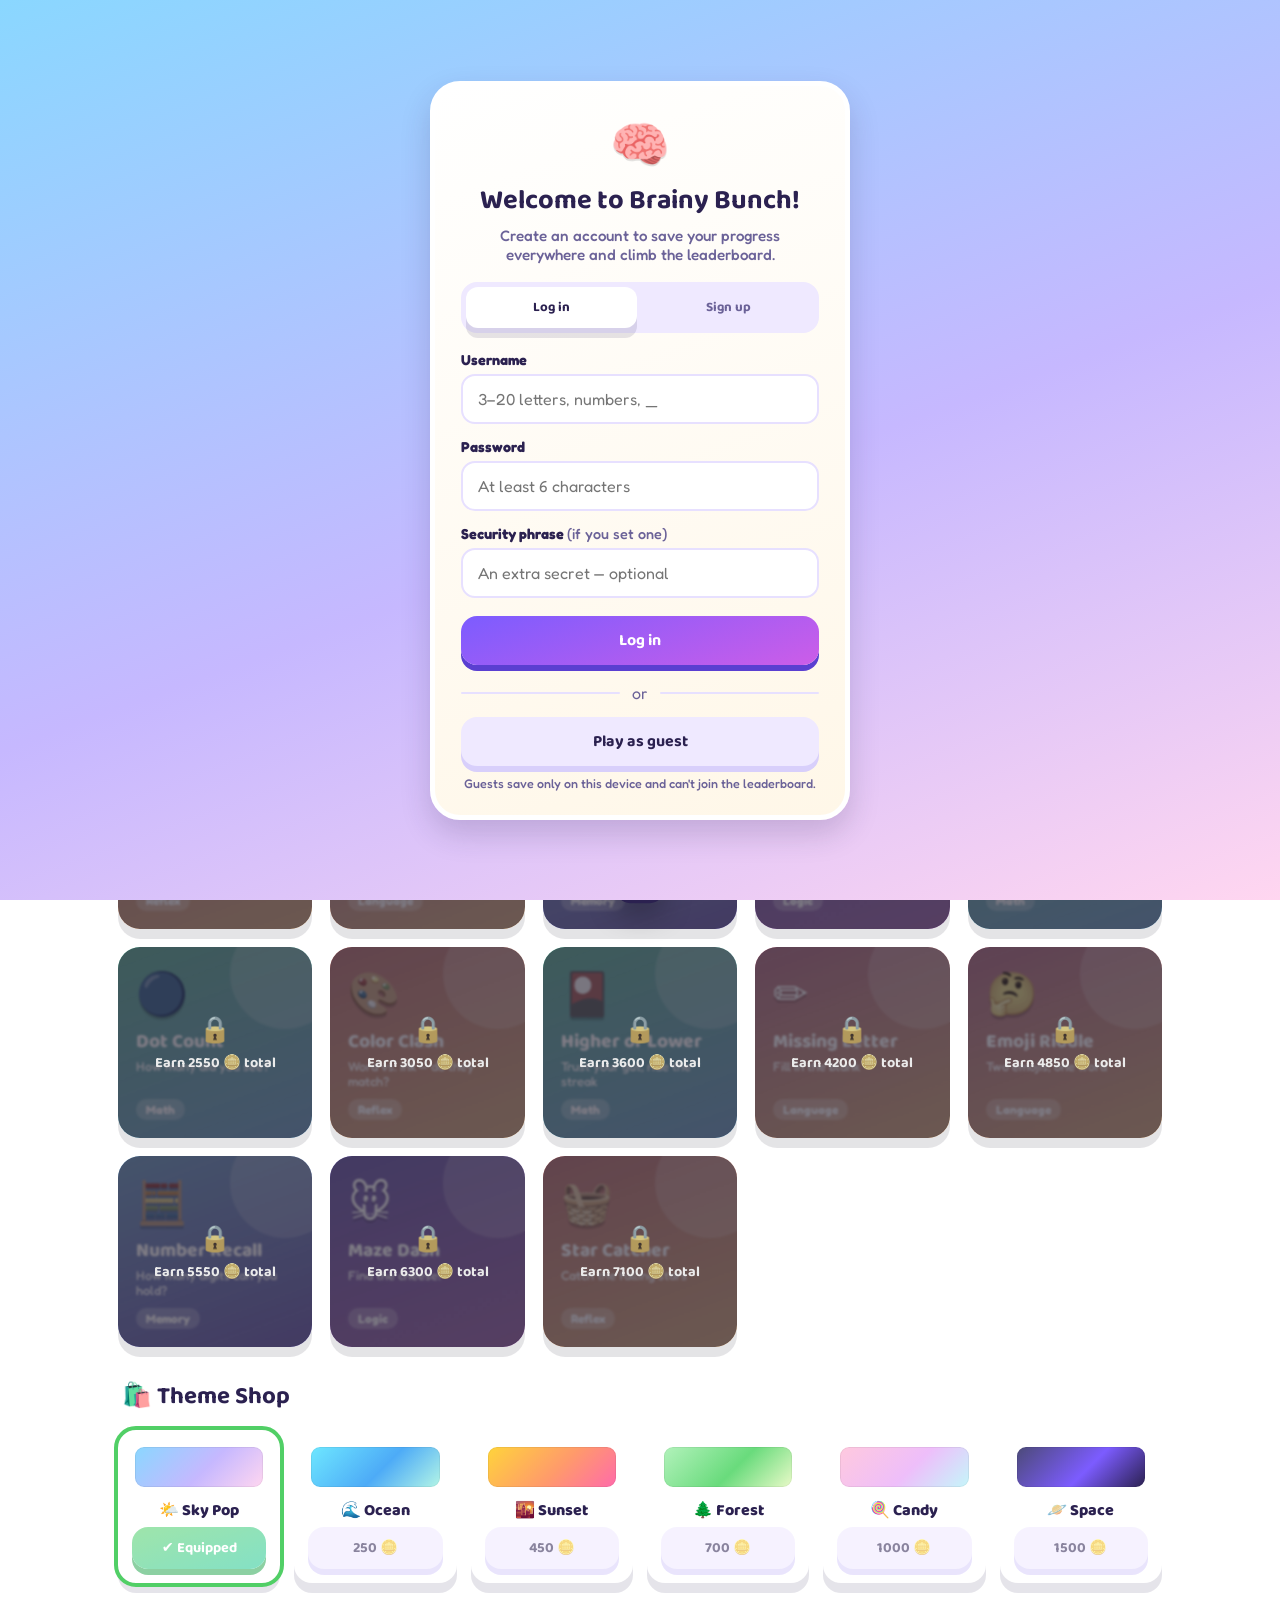
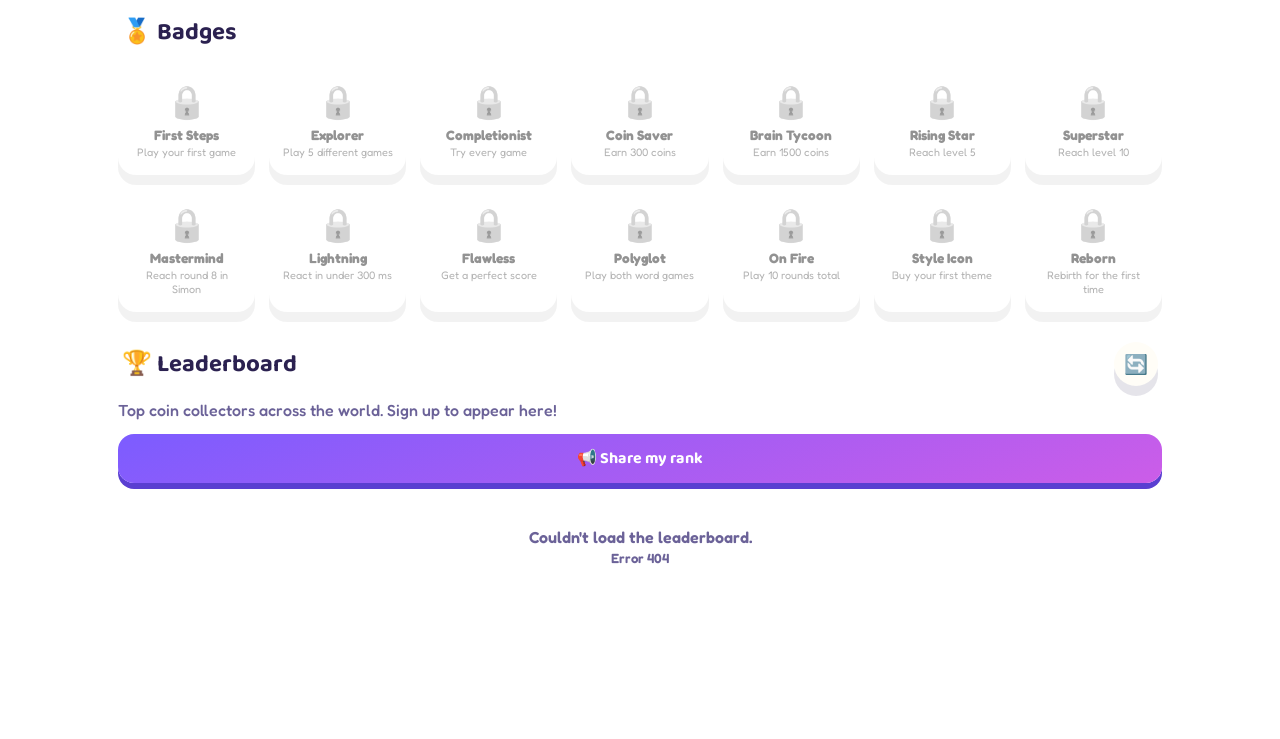
==== commit 7a9892be: "feat: pause + Mini Records, anti-macro rewards, infinite merge, WebP icons - Universal pause in ever" ====
--- a/index.html
+++ b/index.html
@@ -4,20 +4,42 @@
   <meta charset="UTF-8" />
   <meta name="viewport" content="width=device-width, initial-scale=1.0, maximum-scale=1.0, user-scalable=no, viewport-fit=cover" />
   <meta name="theme-color" content="#8ad7ff" />
-  <title>Brainy Bunch — Mini-Game Arcade</title>
+  <title>Brainy Bunch — 23 Free Brain-Training Mini-Games</title>
+
+  <!-- ===== SEO ===== -->
+  <meta name="description" content="Play 23 free brain-training mini-games! Earn coins, level up, unlock games, collect badges and climb the global leaderboard. Fun educational games for kids and adults — no download, plays in your browser." />
+  <meta name="keywords" content="brain games, free online games, mini games, brain training, educational games for kids, puzzle games, memory games, math games, logic games, browser games" />
+  <meta name="author" content="Noehnoe" />
+  <link rel="canonical" href="https://noehnoe.com/" />
+
+  <!-- ===== Social share preview (Facebook, Discord, WhatsApp, iMessage…) ===== -->
+  <meta property="og:type" content="website" />
+  <meta property="og:site_name" content="Brainy Bunch" />
+  <meta property="og:url" content="https://noehnoe.com/" />
+  <meta property="og:title" content="Brainy Bunch — 23 Free Brain-Training Mini-Games" />
+  <meta property="og:description" content="Earn coins, level up, and climb the global leaderboard across 23 free brain games. Can you reach the top?" />
+  <meta property="og:image" content="https://noehnoe.com/icons/icon-512.png" />
+
+  <!-- ===== Twitter / X card ===== -->
+  <meta name="twitter:card" content="summary_large_image" />
+  <meta name="twitter:title" content="Brainy Bunch — 23 Free Brain-Training Mini-Games" />
+  <meta name="twitter:description" content="Earn coins, level up, and climb the global leaderboard across 23 free brain games!" />
+  <meta name="twitter:image" content="https://noehnoe.com/icons/icon-512.png" />
+
   <link rel="manifest" href="manifest.json" />
-  <link rel="icon" href="icons/icon-192.png" />
+  <link rel="icon" type="image/webp" href="icons/icon-192.webp" />
   <link rel="apple-touch-icon" href="icons/icon-192.png" />
   <link rel="preconnect" href="https://fonts.googleapis.com" />
   <link rel="preconnect" href="https://fonts.gstatic.com" crossorigin />
   <link href="https://fonts.googleapis.com/css2?family=Fredoka:wght@400;500;600;700&family=Baloo+2:wght@600;700;800&display=swap" rel="stylesheet" />
   <link rel="stylesheet" href="css/style.css" />
 
-  <!-- ▼▼ Google AdSense — replace ca-pub-XXXXXXXXXXXXXXXX with your Publisher ID ▼▼
-       (Get it at https://adsense.google.com after your site is approved.) -->
-  <script async src="https://pagead2.googlesyndication.com/pagead/js/adsbygoogle.js?client=ca-pub-XXXXXXXXXXXXXXXX"
+  <!--PORTAL-STRIP-->
+  <!-- ▼▼ Google AdSense ▼▼ -->
+  <script async src="https://pagead2.googlesyndication.com/pagead/js/adsbygoogle.js?client=ca-pub-2799549456506020"
           crossorigin="anonymous"></script>
   <!-- ▲▲ AdSense ▲▲ -->
+  <!--/PORTAL-STRIP-->
 </head>
 <body>
   <!-- Decorative animated background -->
@@ -101,6 +123,7 @@
           <div class="badge-grid" id="badge-grid"></div>
         </div>
 
+        <!--PORTAL-STRIP-->
         <!-- ===== LEADERBOARD TAB ===== -->
         <div class="tab-panel" id="tab-leaders">
           <div class="section-head">
@@ -108,23 +131,27 @@
             <button class="icon-btn" id="leaders-refresh" title="Refresh">🔄</button>
           </div>
           <p class="lb-caption">Top coin collectors across the world. Sign up to appear here!</p>
+          <button class="btn btn-primary lb-share-btn" id="leaders-share">📢 Share my rank</button>
           <div class="lb-me-box hidden" id="leaders-me"></div>
           <div class="leaders-list" id="leaders-list">
             <div class="lb-loading">Open this tab to load the leaderboard…</div>
           </div>
         </div>
+        <!--/PORTAL-STRIP-->
       </section>
 
+      <!--PORTAL-STRIP-->
       <!-- Ad slot (home). Shows nothing until AdSense is set up + approved. -->
       <div class="ad-slot" aria-hidden="true">
         <ins class="adsbygoogle"
              style="display:block"
-             data-ad-client="ca-pub-XXXXXXXXXXXXXXXX"
+             data-ad-client="ca-pub-2799549456506020"
              data-ad-slot="0000000000"
              data-ad-format="auto"
              data-full-width-responsive="true"></ins>
         <script>(adsbygoogle = window.adsbygoogle || []).push({});</script>
       </div>
+      <!--/PORTAL-STRIP-->
 
       <!-- GAME SCREEN -->
       <section class="screen hidden" id="play-screen">
@@ -138,10 +165,35 @@
             </div>
           </div>
           <div class="play-hud" id="play-hud"></div>
+          <button class="icon-btn pause-btn" id="pause-btn" title="Pause">⏸️</button>
         </div>
         <div class="stage" id="stage"></div>
       </section>
     </main>
+  </div>
+
+  <!-- Pause overlay: freezes the game, shows Mini Records for the current game -->
+  <div class="modal-backdrop hidden" id="pause-backdrop">
+    <div class="modal pause-modal">
+      <div class="modal-emoji">⏸️</div>
+      <h2>Paused</h2>
+      <p>Take a breather — your progress is frozen.</p>
+      <div class="modal-actions">
+        <button class="btn btn-primary" id="pause-resume">▶️ Resume</button>
+        <button class="btn btn-ghost" id="pause-quit">🚪 Quit to menu</button>
+      </div>
+
+      <div class="mini-records" id="mini-records">
+        <div class="mr-head">
+          <h3>🏆 Mini Records</h3>
+          <span class="mr-sub" id="mr-game-name"></span>
+        </div>
+        <div class="mr-me-box hidden" id="mr-me-box"></div>
+        <div class="mr-list" id="mr-list">
+          <div class="mr-loading">Loading records…</div>
+        </div>
+      </div>
+    </div>
   </div>
 
   <!-- Bottom nav (mobile only) -->
@@ -149,7 +201,7 @@
     <button class="bnav-btn active" data-tab="games"><span class="bnav-ico">🎮</span>Games</button>
     <button class="bnav-btn" data-tab="shop"><span class="bnav-ico">🛍️</span>Shop</button>
     <button class="bnav-btn" data-tab="badges"><span class="bnav-ico">🏅</span>Badges</button>
-    <button class="bnav-btn" data-tab="leaders"><span class="bnav-ico">🏆</span>Ranks</button>
+    <!--PORTAL-STRIP--><button class="bnav-btn" data-tab="leaders"><span class="bnav-ico">🏆</span>Ranks</button><!--/PORTAL-STRIP-->
   </nav>
 
   <!-- Particle / confetti overlay -->
@@ -224,6 +276,7 @@
   <script src="js/games/maze.js"></script>
   <script src="js/games/catch.js"></script>
   <script src="js/main.js"></script>
-  <script src="js/cloud.js"></script>
+  <!--PORTAL-STRIP--><script src="js/cloud.js"></script><!--/PORTAL-STRIP-->
+  <!--PORTAL-INSERT-SCRIPTS-->
 </body>
 </html>
--- a/css/style.css
+++ b/css/style.css
@@ -1162,3 +1162,38 @@
 @media (max-width: 720px) {
   .ad-slot { margin: 16px 0 0; }
 }
+
+/* ---- share-my-rank button ---- */
+.lb-share-btn { width: 100%; margin: 0 0 14px; }
+
+/* ===================================================================
+   PAUSE + MINI RECORDS
+   =================================================================== */
+.pause-btn { flex: 0 0 auto; }
+
+.pause-modal { max-width: min(480px, 92vw); max-height: 88vh; overflow-y: auto; }
+
+.mini-records { margin-top: 22px; text-align: left; }
+.mr-head { display: flex; align-items: baseline; justify-content: space-between; gap: 10px; margin-bottom: 10px; }
+.mr-head h3 { font-family: var(--font-display); margin: 0; font-size: 1.15rem; }
+.mr-sub { color: var(--ink-soft); font-weight: 600; font-size: .82rem; }
+
+.mr-list { display: flex; flex-direction: column; gap: 6px; max-height: 260px; overflow-y: auto; padding-right: 2px; }
+.mr-me-box { margin-bottom: 10px; }
+.mr-row {
+  display: grid; grid-template-columns: 34px 1fr auto; align-items: center; gap: 8px;
+  background: var(--paper); border-radius: 12px; padding: 9px 12px;
+  box-shadow: var(--shadow); font-weight: 600; font-size: .86rem;
+}
+.mr-rank { font-family: var(--font-display); font-weight: 800; text-align: center; }
+.mr-name { font-weight: 700; overflow: hidden; text-overflow: ellipsis; white-space: nowrap; }
+.mr-stats { color: var(--p-orange); font-weight: 700; font-size: .78rem; white-space: nowrap; }
+.mr-row.mr-me { outline: 3px solid var(--p-indigo); background: #f3efff; }
+.mr-loading { color: var(--ink-soft); font-weight: 600; text-align: center; padding: 20px 10px; font-size: .88rem; }
+.mr-loading small { font-weight: 500; }
+
+@media (max-width: 720px) {
+  .pause-btn { width: 40px; height: 40px; font-size: 1.05rem; }
+  .mini-records { margin-top: 16px; }
+  .mr-list { max-height: 220px; }
+}
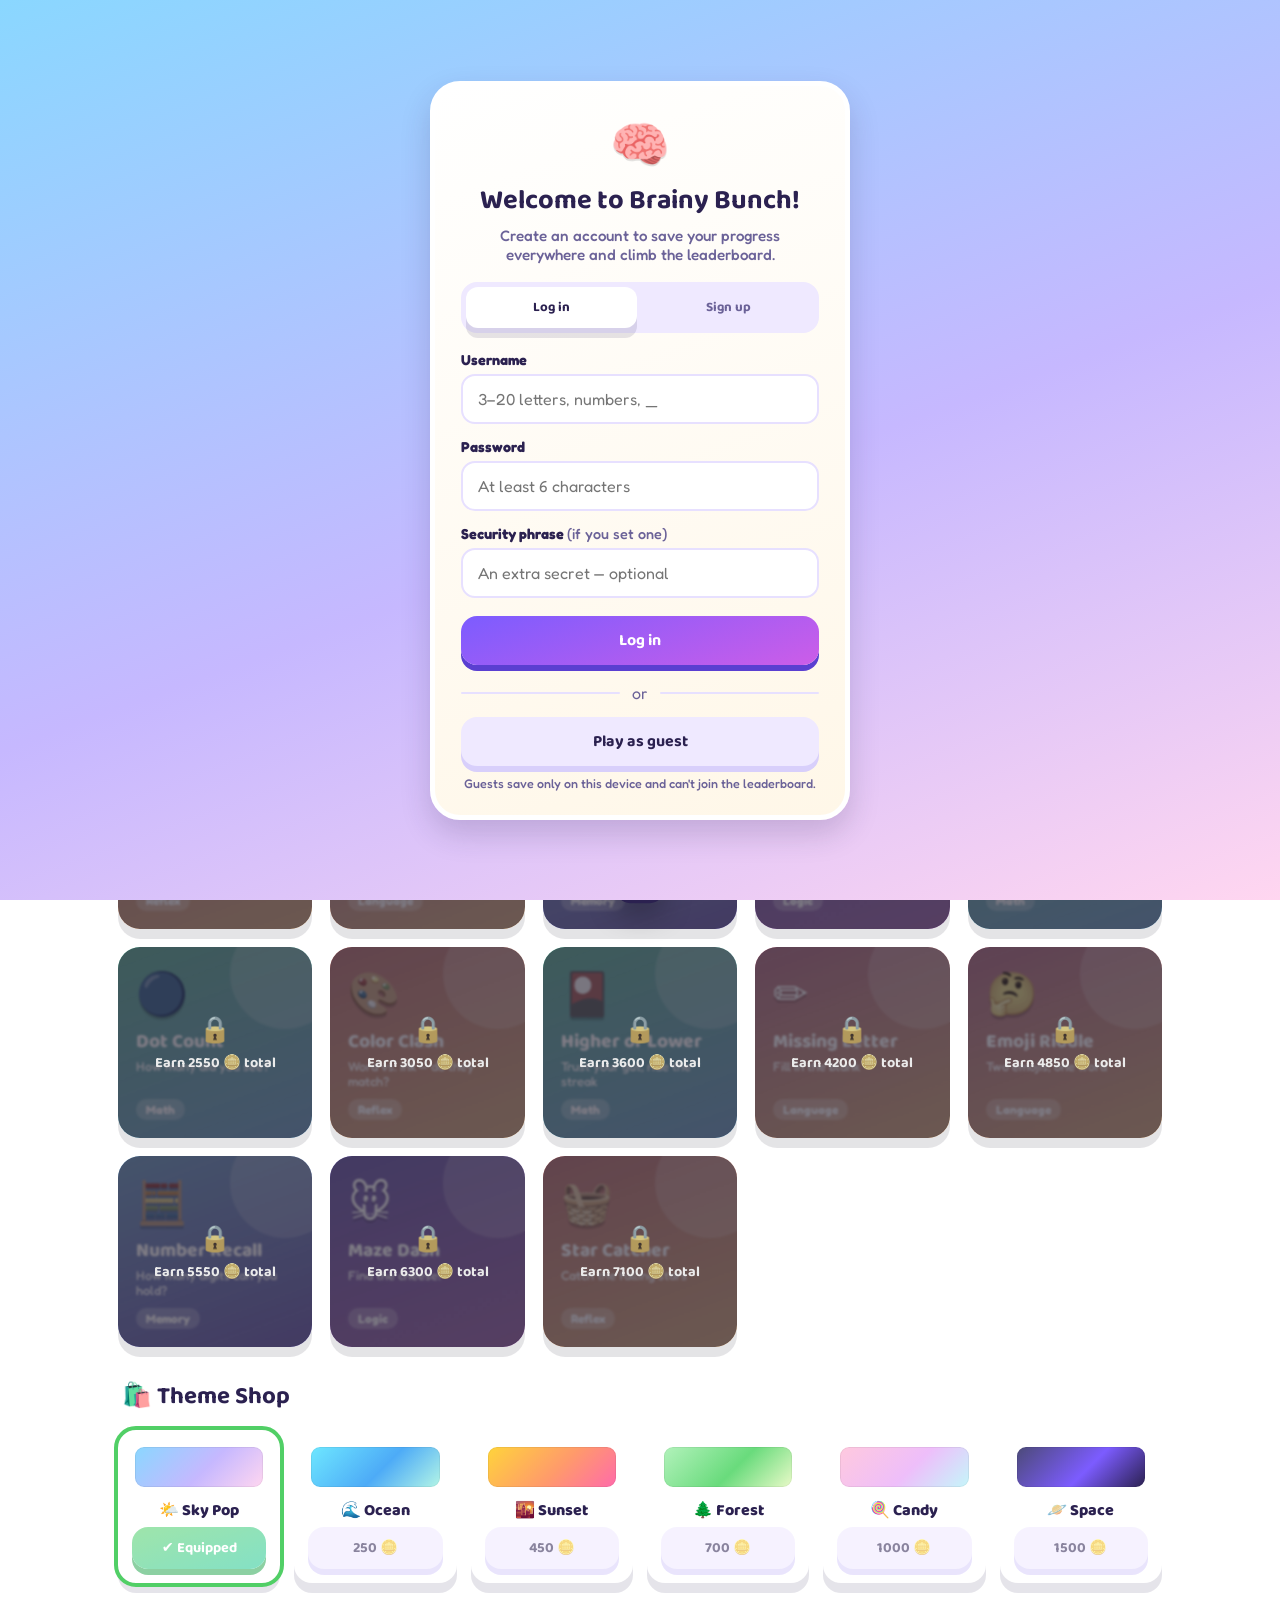
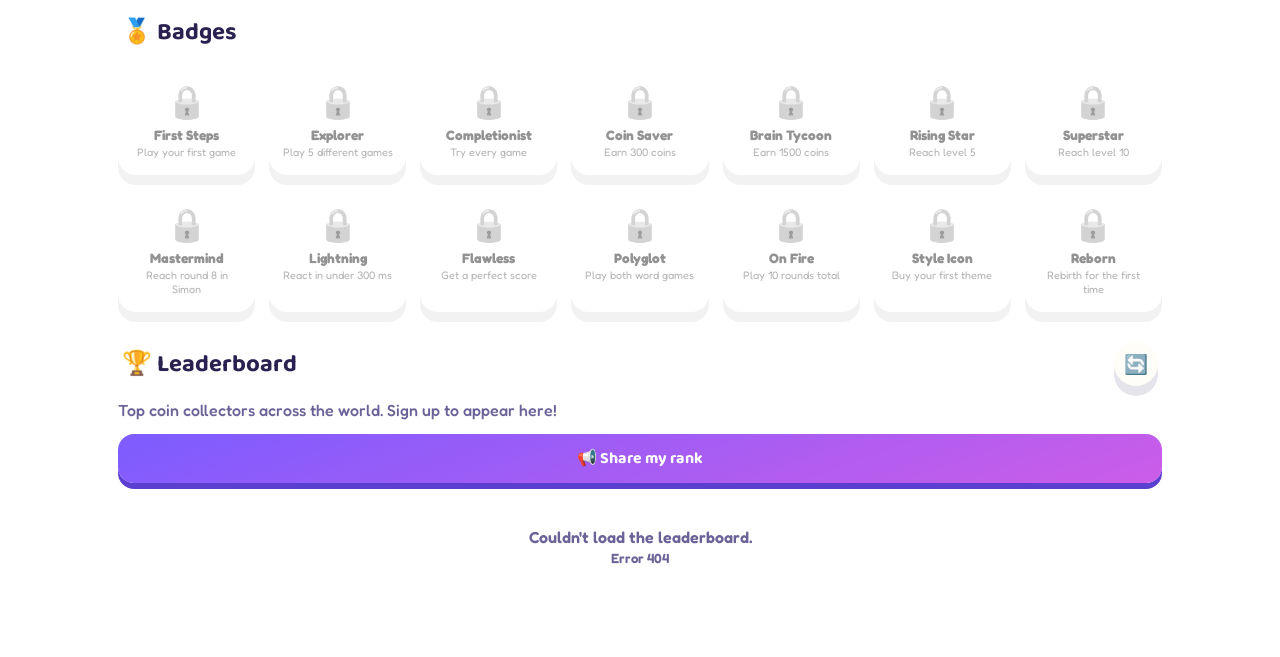
==== commit 4b49456d: "fix: remove placeholder ad slot — rely on AdSense Auto ads The manual <ins> unit had a dummy slot id" ====
--- a/index.html
+++ b/index.html
@@ -140,18 +140,7 @@
         <!--/PORTAL-STRIP-->
       </section>
 
-      <!--PORTAL-STRIP-->
-      <!-- Ad slot (home). Shows nothing until AdSense is set up + approved. -->
-      <div class="ad-slot" aria-hidden="true">
-        <ins class="adsbygoogle"
-             style="display:block"
-             data-ad-client="ca-pub-2799549456506020"
-             data-ad-slot="0000000000"
-             data-ad-format="auto"
-             data-full-width-responsive="true"></ins>
-        <script>(adsbygoogle = window.adsbygoogle || []).push({});</script>
-      </div>
-      <!--/PORTAL-STRIP-->
+      <!-- Ads are placed automatically by AdSense Auto ads (script in <head>). -->
 
       <!-- GAME SCREEN -->
       <section class="screen hidden" id="play-screen">
